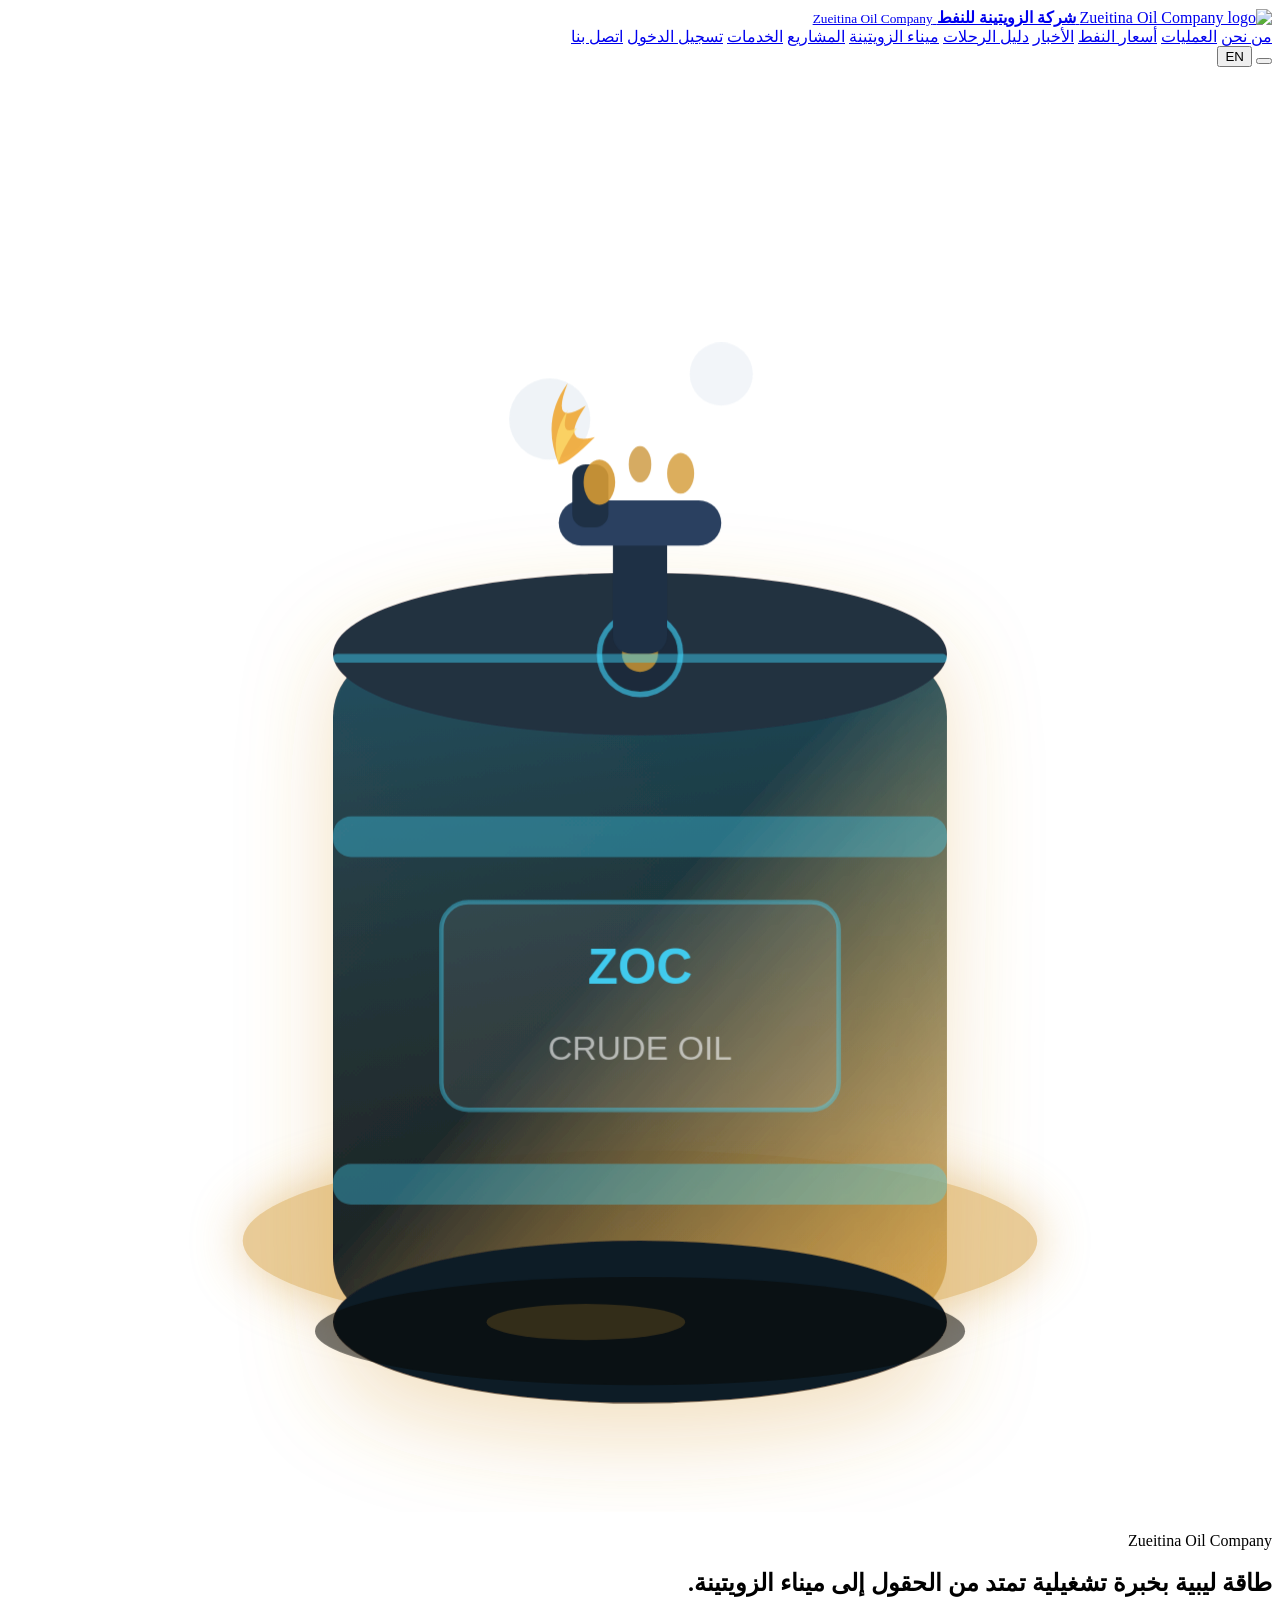
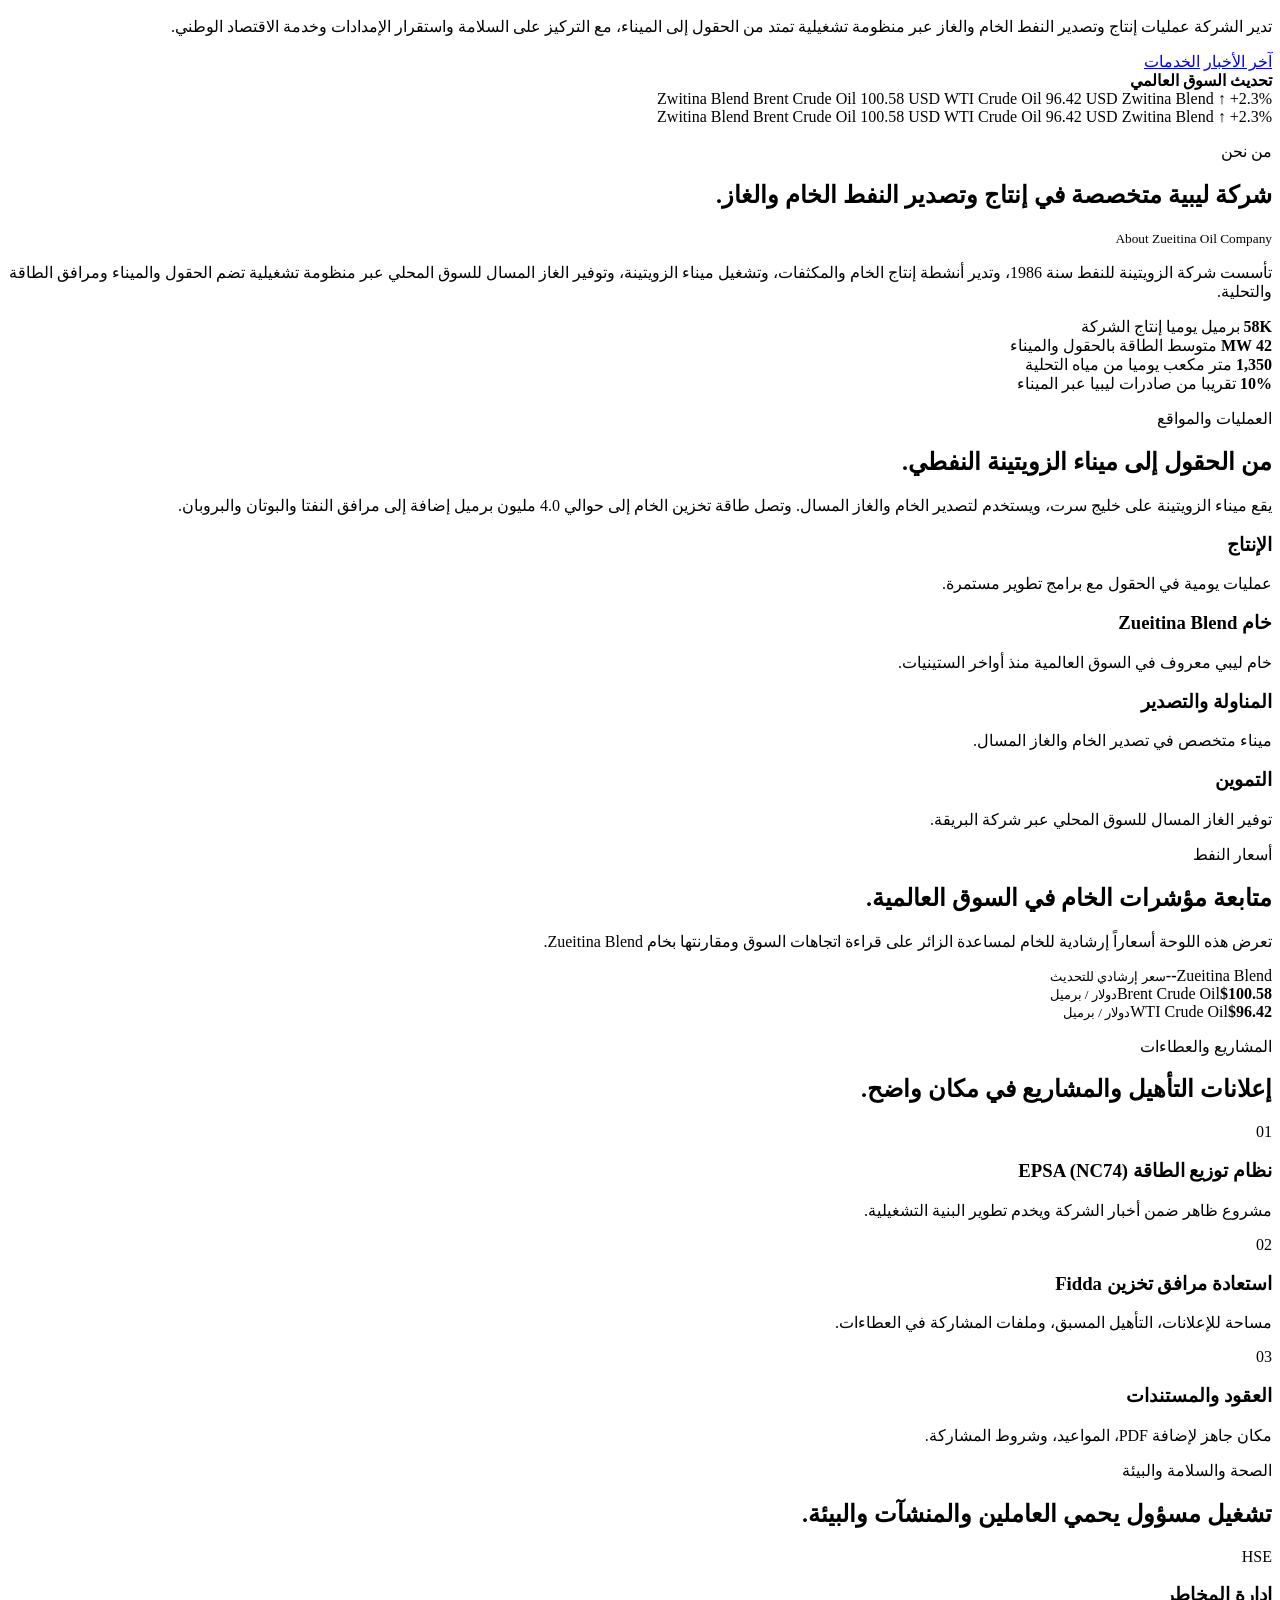
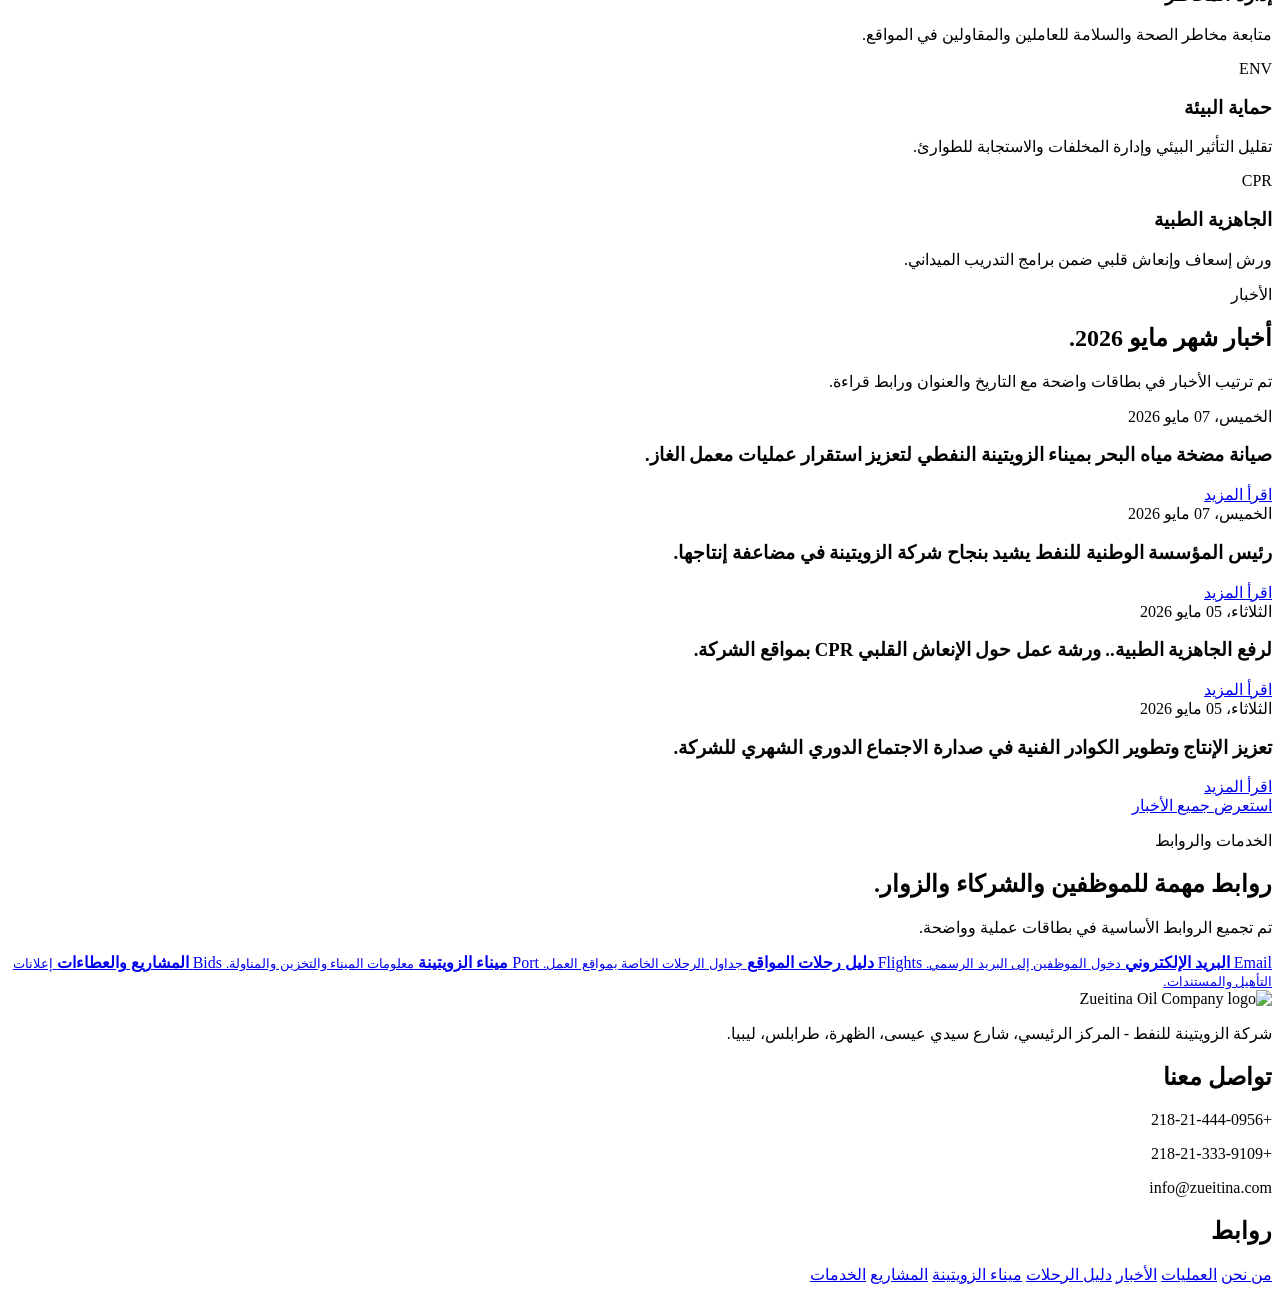
==== index.html @ 992ca5dd "Add files via upload" ====
<!doctype html>
<html lang="ar" dir="rtl" data-theme="light">
<head>
  <meta charset="utf-8">
  <meta name="viewport" content="width=device-width, initial-scale=1">
  <title>شركة الزويتينة للنفط | Zueitina Oil Company</title>

  <!--
    ╔══════════════════════════════════════════════════════════╗
    ║  index.html — Home Page                                  ║
    ║  Upgrade summary:                                        ║
    ║  • Dark mode toggle (header)                             ║
    ║  • Language switcher AR ↔ EN (header)                    ║
    ║  • SVG oil-rig / barrel hero animation (replaces .oil-   ║
    ║    motion div)                                           ║
    ║  • Latest News widget with bookmark + "See all" link     ║
    ║  • Login section removed → now login.html                ║
    ╚══════════════════════════════════════════════════════════╝
  -->

  <!-- Apply theme before paint to prevent flash -->
  <script>
    (function(){
      var t = localStorage.getItem('zoc-theme');
      if(t === 'dark') document.documentElement.setAttribute('data-theme','dark');
    })();
  </script>

  <link rel="stylesheet" href="css/theme.css">
</head>
<body>

  <!-- ══════════════ HEADER ══════════════ -->
  <header class="site-header">
    <a class="brand" href="index.html" aria-label="شركة الزويتينة للنفط">
      <img src="https://www.zueitina.com.ly/images/logo-en.png" alt="Zueitina Oil Company logo">
      <span>
        <strong>شركة الزويتينة للنفط</strong>
        <small>Zueitina Oil Company</small>
      </span>
    </a>

    <nav class="main-nav" aria-label="القائمة الرئيسية">
      <a href="#about"      data-i18n="nav-about">من نحن</a>
      <a href="#operations" data-i18n="nav-operations">العمليات</a>
      <a href="#market"     data-i18n="nav-market">أسعار النفط</a>
      <a href="pages/news.html" data-i18n="nav-news">الأخبار</a>
      <a href="pages/flights.html" data-ar="دليل الرحلات" data-en="Flights Directory">دليل الرحلات</a>
      <a href="pages/port.html" data-ar="ميناء الزويتينة" data-en="Zueitina Port">ميناء الزويتينة</a>
      <a href="pages/projects.html" data-ar="المشاريع" data-en="Projects">المشاريع</a>
      <a href="#services"   data-i18n="nav-services">الخدمات</a>
      <a href="pages/login.html" data-i18n="nav-login">تسجيل الدخول</a>
      <a href="#contact"    data-i18n="nav-contact">اتصل بنا</a>
    </nav>

    <!-- Theme + Language controls -->
    <div class="header-controls">
      <!-- Dark mode toggle -->
      <button class="theme-toggle"
              aria-label="تفعيل الوضع الداكن"
              title="Dark mode"></button>

      <!-- Language switch -->
      <button class="lang-toggle"
              aria-label="Switch to English">EN</button>
    </div>
  </header>

  <main id="top">

    <!-- ══════════════ HERO ══════════════ -->
    <section class="hero">
      <div class="hero-art" aria-hidden="true"></div>

      <!--
        ┌──────────────────────────────────────────────┐
        │  SVG OIL ANIMATION  (replaces old .oil-motion)│
        │  Floating oil barrel with dripping crude,     │
        │  glowing ring, and rising smoke/flame.        │
        └──────────────────────────────────────────────┘
      -->
      <div class="oil-scene" aria-hidden="true">
        <svg viewBox="0 0 280 320" xmlns="http://www.w3.org/2000/svg" fill="none">
          <defs>
            <!-- Barrel body gradient -->
            <linearGradient id="barrelGrad" x1="0%" y1="0%" x2="100%" y2="100%">
              <stop offset="0%"   stop-color="#1a2530"/>
              <stop offset="45%"  stop-color="#0d1a24"/>
              <stop offset="100%" stop-color="#d49a35" stop-opacity="0.6"/>
            </linearGradient>
            <!-- Oil shine -->
            <linearGradient id="oilShine" x1="0%" y1="0%" x2="0%" y2="100%">
              <stop offset="0%"   stop-color="#42d9ff" stop-opacity="0.4"/>
              <stop offset="100%" stop-color="#d49a35" stop-opacity="0.1"/>
            </linearGradient>
            <!-- Glow filter -->
            <filter id="glow" x="-30%" y="-30%" width="160%" height="160%">
              <feGaussianBlur stdDeviation="6" result="blur"/>
              <feMerge><feMergeNode in="blur"/><feMergeNode in="SourceGraphic"/></feMerge>
            </filter>
            <!-- Drop shadow -->
            <filter id="dropShadow" x="-20%" y="-20%" width="140%" height="140%">
              <feDropShadow dx="0" dy="8" stdDeviation="10" flood-color="#d49a35" flood-opacity="0.3"/>
            </filter>
          </defs>

          <!-- ── Glow ring beneath barrel ── -->
          <ellipse class="svg-glow-ring"
                   cx="140" cy="260" rx="88" ry="20"
                   fill="#d49a35" opacity="0.5" filter="url(#glow)"/>

          <!-- ── Barrel body ── -->
          <g class="svg-barrel" transform-origin="140 200" filter="url(#dropShadow)">
            <!-- Main body -->
            <rect x="72" y="130" width="136" height="148" rx="14" ry="14"
                  fill="url(#barrelGrad)"/>
            <!-- Shine overlay -->
            <rect x="72" y="130" width="136" height="148" rx="14" ry="14"
                  fill="url(#oilShine)" opacity="0.6"/>
            <!-- Top cap -->
            <ellipse cx="140" cy="130" rx="68" ry="18"
                     fill="#223040"/>
            <!-- Bottom cap -->
            <ellipse cx="140" cy="278" rx="68" ry="18"
                     fill="#111c26"/>
            <!-- Barrel bands -->
            <rect x="72" y="166" width="136" height="9" rx="4"
                  fill="#42d9ff" opacity="0.35"/>
            <rect x="72" y="243" width="136" height="9" rx="4"
                  fill="#42d9ff" opacity="0.35"/>
            <!-- Center label plate -->
            <rect x="96" y="185" width="88" height="46" rx="6"
                  fill="rgba(255,255,255,0.07)" stroke="#42d9ff" stroke-width="1" stroke-opacity="0.4"/>
            <!-- ZOC text on barrel -->
            <text x="140" y="203" text-anchor="middle"
                  font-family="Tahoma, Arial, sans-serif" font-size="11" font-weight="900"
                  fill="#42d9ff" opacity="0.9">ZOC</text>
            <text x="140" y="220" text-anchor="middle"
                  font-family="Tahoma, Arial, sans-serif" font-size="7.5"
                  fill="rgba(255,255,255,0.6)">CRUDE OIL</text>
            <!-- Bung hole -->
            <circle cx="140" cy="130" r="9" fill="#1a2c3a" stroke="#42d9ff" stroke-width="1.2" stroke-opacity="0.6"/>
            <circle cx="140" cy="130" r="4" fill="#d49a35" opacity="0.8"/>
          </g>

          <!-- ── Pipe / spigot on top ── -->
          <rect x="134" y="100" width="12" height="30" rx="4" fill="#1e3045"/>
          <rect x="122" y="96" width="36" height="10" rx="5" fill="#2a4060"/>
          <rect x="125" y="88" width="8" height="14" rx="3" fill="#1e3045"/>

          <!-- ── Dripping oil drops ── -->
          <!-- Drop 1 -->
          <ellipse class="svg-drop-1" cx="131" cy="92" rx="3.5" ry="5"
                   fill="#d49a35" opacity="0.9"/>
          <!-- Drop 2 -->
          <ellipse class="svg-drop-2" cx="149" cy="90" rx="3" ry="4.5"
                   fill="#d49a35" opacity="0.8"/>
          <!-- Drop 3 -->
          <ellipse class="svg-drop-3" cx="140" cy="88" rx="2.5" ry="4"
                   fill="#c48820" opacity="0.7"/>

          <!-- ── Oil puddle at base ── -->
          <ellipse cx="140" cy="280" rx="72" ry="12"
                   fill="#0a0a06" opacity="0.55"/>
          <!-- Puddle shimmer -->
          <ellipse cx="128" cy="278" rx="22" ry="4"
                   fill="#d49a35" opacity="0.2"/>

          <!-- ── Smoke puffs (rising) ── -->
          <circle class="svg-smoke-1" cx="120" cy="78" r="9"
                  fill="rgba(180,200,220,0.22)"/>
          <circle class="svg-smoke-2" cx="158" cy="68" r="7"
                  fill="rgba(180,200,220,0.18)"/>

          <!-- ── Flame on pipe ── -->
          <g class="svg-flame" transform-origin="125 88">
            <path d="M122 88 Q118 78 124 70 Q120 80 128 75 Q122 84 130 82 Q124 88 122 88Z"
                  fill="#f0a020" opacity="0.82"/>
            <path d="M122 88 Q120 82 124 76 Q122 82 126 80 Q122 86 122 88Z"
                  fill="#ffe070" opacity="0.7"/>
          </g>

          <!-- ── Scan line (tech feel) ── -->
          <rect class="svg-scan-line" x="72" y="130" width="136" height="2" rx="1"
                fill="#42d9ff" opacity="0.45"/>
        </svg>
      </div>

      <div class="hero-content">
        <p class="eyebrow" data-i18n="hero-eyebrow">Zueitina Oil Company</p>
        <h1 data-i18n="hero-h1">طاقة ليبية بخبرة تشغيلية تمتد من الحقول إلى ميناء الزويتينة.</h1>
        <p data-i18n="hero-p">
          تدير الشركة عمليات إنتاج وتصدير النفط الخام والغاز عبر منظومة تشغيلية تمتد من الحقول إلى الميناء،
          مع التركيز على السلامة واستقرار الإمدادات وخدمة الاقتصاد الوطني.
        </p>
        <div class="hero-actions">
          <a class="button primary" href="pages/news.html" data-i18n="hero-btn-news">آخر الأخبار</a>
          <a class="button secondary" href="#services"    data-i18n="hero-btn-svc">الخدمات</a>
        </div>
      </div>
    </section>

    <!-- ══════════════ MARKET TICKER ══════════════ -->
    <section class="market-strip" aria-label="Global Oil Market Update">
      <strong class="ticker-label" data-i18n="ticker-label">تحديث السوق العالمي</strong>
      <div class="ticker-track" role="marquee" aria-live="off">
        <div class="ticker-group">
          <span>Zwitina Blend</span>
          <span>Brent Crude Oil 100.58 USD</span>
          <span>WTI Crude Oil 96.42 USD</span>
          <span>Zwitina Blend ↑ +2.3%</span>
        </div>
        <div class="ticker-group" aria-hidden="true">
          <span>Zwitina Blend</span>
          <span>Brent Crude Oil 100.58 USD</span>
          <span>WTI Crude Oil 96.42 USD</span>
          <span>Zwitina Blend ↑ +2.3%</span>
        </div>
      </div>
    </section>

    <!-- ══════════════ ABOUT ══════════════ -->
    <section class="section intro" id="about">
      <div>
        <p class="eyebrow" data-i18n="about-eyebrow">من نحن</p>
        <h2 data-i18n="about-h2">شركة ليبية متخصصة في إنتاج وتصدير النفط الخام والغاز.</h2>
        <small>About Zueitina Oil Company</small>
      </div>
      <p data-i18n="about-p">
        تأسست شركة الزويتينة للنفط سنة 1986، وتدير أنشطة إنتاج الخام والمكثفات،
        وتشغيل ميناء الزويتينة، وتوفير الغاز المسال للسوق المحلي عبر منظومة تشغيلية
        تضم الحقول والميناء ومرافق الطاقة والتحلية.
      </p>
    </section>

    <!-- ══════════════ STATS ══════════════ -->
    <section class="stats" aria-label="أرقام رئيسية">
      <article>
        <strong>58K</strong>
        <span data-i18n="stat-1-label">برميل يوميا إنتاج الشركة</span>
      </article>
      <article>
        <strong>42 MW</strong>
        <span data-i18n="stat-2-label">متوسط الطاقة بالحقول والميناء</span>
      </article>
      <article>
        <strong>1,350</strong>
        <span data-i18n="stat-3-label">متر مكعب يوميا من مياه التحلية</span>
      </article>
      <article>
        <strong>10%</strong>
        <span data-i18n="stat-4-label">تقريبا من صادرات ليبيا عبر الميناء</span>
      </article>
    </section>

    <!-- ══════════════ OPERATIONS ══════════════ -->
    <section class="section feature" id="operations">
      <div class="feature-image" role="img" aria-label="Zueitina oil field operations"></div>
      <div class="feature-copy">
        <p class="eyebrow" data-i18n="ops-eyebrow">العمليات والمواقع</p>
        <h2 data-i18n="ops-h2">من الحقول إلى ميناء الزويتينة النفطي.</h2>
        <p>
          يقع ميناء الزويتينة على خليج سرت، ويستخدم لتصدير الخام والغاز المسال.
          وتصل طاقة تخزين الخام إلى حوالي 4.0 مليون برميل إضافة إلى مرافق النفتا
          والبوتان والبروبان.
        </p>
        <div class="operation-list">
          <article>
            <h3 data-ar="الإنتاج" data-en="Production">الإنتاج</h3>
            <p data-ar="عمليات يومية في الحقول مع برامج تطوير مستمرة."
               data-en="Daily field operations with ongoing development programmes.">
              عمليات يومية في الحقول مع برامج تطوير مستمرة.</p>
          </article>
          <article>
            <h3 data-ar="خام Zueitina Blend" data-en="Zueitina Blend Crude">خام Zueitina Blend</h3>
            <p data-ar="خام ليبي معروف في السوق العالمية منذ أواخر الستينيات."
               data-en="A Libyan crude well-known on global markets since the late 1960s.">
              خام ليبي معروف في السوق العالمية منذ أواخر الستينيات.</p>
          </article>
          <article>
            <h3 data-ar="المناولة والتصدير" data-en="Handling & Export">المناولة والتصدير</h3>
            <p data-ar="ميناء متخصص في تصدير الخام والغاز المسال."
               data-en="A dedicated port for crude and LPG export.">
              ميناء متخصص في تصدير الخام والغاز المسال.</p>
          </article>
          <article>
            <h3 data-ar="التموين" data-en="Supply">التموين</h3>
            <p data-ar="توفير الغاز المسال للسوق المحلي عبر شركة البريقة."
               data-en="LPG supply to the domestic market via Brega Petroleum.">
              توفير الغاز المسال للسوق المحلي عبر شركة البريقة.</p>
          </article>
        </div>
      </div>
    </section>

    <!-- ══════════════ MARKET ══════════════ -->
    <section class="section market" id="market">
      <div class="section-heading">
        <p class="eyebrow" data-i18n="market-eyebrow">أسعار النفط</p>
        <h2 data-i18n="market-h2">متابعة مؤشرات الخام في السوق العالمية.</h2>
        <p data-i18n="market-p">تعرض هذه اللوحة أسعاراً إرشادية للخام لمساعدة الزائر على قراءة اتجاهات السوق ومقارنتها بخام Zueitina Blend.</p>
      </div>
      <div class="price-board">
        <article class="price-card" data-market="ZW">
          <span>Zueitina Blend</span><strong>--</strong><small data-i18n="market-zw-small">سعر إرشادي للتحديث</small>
        </article>
        <article class="price-card" data-market="BR">
          <span>Brent Crude Oil</span><strong>$100.58</strong><small data-ar="دولار / برميل" data-en="USD / barrel">دولار / برميل</small>
        </article>
        <article class="price-card" data-market="WT">
          <span>WTI Crude Oil</span><strong>$96.42</strong><small data-ar="دولار / برميل" data-en="USD / barrel">دولار / برميل</small>
        </article>
      </div>
    </section>

    <!-- ══════════════ PROJECTS ══════════════ -->
    <section class="section projects" id="projects">
      <div class="section-heading">
        <p class="eyebrow"
           data-ar="المشاريع والعطاءات" data-en="Projects & Tenders">المشاريع والعطاءات</p>
        <h2 data-ar="إعلانات التأهيل والمشاريع في مكان واضح."
            data-en="Prequalification announcements and projects in one clear place.">
          إعلانات التأهيل والمشاريع في مكان واضح.</h2>
      </div>
      <div class="card-grid">
        <article class="card">
          <span>01</span>
          <h3 data-ar="نظام توزيع الطاقة EPSA (NC74)"
              data-en="EPSA Power Distribution System (NC74)">نظام توزيع الطاقة EPSA (NC74)</h3>
          <p data-ar="مشروع ظاهر ضمن أخبار الشركة ويخدم تطوير البنية التشغيلية."
             data-en="A project featured in company news serving operational infrastructure development.">
            مشروع ظاهر ضمن أخبار الشركة ويخدم تطوير البنية التشغيلية.</p>
        </article>
        <article class="card">
          <span>02</span>
          <h3 data-ar="استعادة مرافق تخزين Fidda"
              data-en="Fidda Storage Facilities Restoration">استعادة مرافق تخزين Fidda</h3>
          <p data-ar="مساحة للإعلانات، التأهيل المسبق، وملفات المشاركة في العطاءات."
             data-en="Space for announcements, prequalification, and tender participation files.">
            مساحة للإعلانات، التأهيل المسبق، وملفات المشاركة في العطاءات.</p>
        </article>
        <article class="card">
          <span>03</span>
          <h3 data-ar="العقود والمستندات" data-en="Contracts & Documents">العقود والمستندات</h3>
          <p data-ar="مكان جاهز لإضافة PDF، المواعيد، وشروط المشاركة."
             data-en="Ready for PDFs, timelines, and participation terms.">
            مكان جاهز لإضافة PDF، المواعيد، وشروط المشاركة.</p>
        </article>
      </div>
    </section>

    <!-- ══════════════ HSE ══════════════ -->
    <section class="section hse" id="hse">
      <div class="section-heading">
        <p class="eyebrow"
           data-ar="الصحة والسلامة والبيئة"
           data-en="Health, Safety & Environment">الصحة والسلامة والبيئة</p>
        <h2 data-ar="تشغيل مسؤول يحمي العاملين والمنشآت والبيئة."
            data-en="Responsible operations protecting people, facilities, and the environment.">
          تشغيل مسؤول يحمي العاملين والمنشآت والبيئة.</h2>
      </div>
      <div class="card-grid">
        <article class="card">
          <span>HSE</span>
          <h3 data-ar="إدارة المخاطر" data-en="Risk Management">إدارة المخاطر</h3>
          <p data-ar="متابعة مخاطر الصحة والسلامة للعاملين والمقاولين في المواقع."
             data-en="Tracking health and safety risks for personnel and contractors on site.">
            متابعة مخاطر الصحة والسلامة للعاملين والمقاولين في المواقع.</p>
        </article>
        <article class="card">
          <span>ENV</span>
          <h3 data-ar="حماية البيئة" data-en="Environmental Protection">حماية البيئة</h3>
          <p data-ar="تقليل التأثير البيئي وإدارة المخلفات والاستجابة للطوارئ."
             data-en="Minimising environmental impact, waste management, and emergency response.">
            تقليل التأثير البيئي وإدارة المخلفات والاستجابة للطوارئ.</p>
        </article>
        <article class="card">
          <span>CPR</span>
          <h3 data-ar="الجاهزية الطبية" data-en="Medical Readiness">الجاهزية الطبية</h3>
          <p data-ar="ورش إسعاف وإنعاش قلبي ضمن برامج التدريب الميداني."
             data-en="First aid and CPR workshops as part of field training programmes.">
            ورش إسعاف وإنعاش قلبي ضمن برامج التدريب الميداني.</p>
        </article>
      </div>
    </section>

    <!-- ══════════════ LATEST NEWS WIDGET ══════════════ -->
    <!--
      This is the HOME PAGE widget — a curated summary.
      Full browsing → pages/news.html
    -->
    <section class="section news" id="news">
      <div class="section-heading">
        <p class="eyebrow" data-i18n="news-eyebrow">الأخبار</p>
        <h2 data-i18n="news-h2">أخبار شهر مايو 2026.</h2>
        <p data-ar="تم ترتيب الأخبار في بطاقات واضحة مع التاريخ والعنوان ورابط قراءة."
           data-en="News arranged in clear cards with date, headline, and read link.">
          تم ترتيب الأخبار في بطاقات واضحة مع التاريخ والعنوان ورابط قراءة.</p>
      </div>

      <!-- Widget cards (static, matches original layout) -->
      <div class="news-layout">
        <article class="news-card lead">
          <time datetime="2026-05-07"
                data-ar="الخميس، 07 مايو 2026"
                data-en="Thursday, May 7, 2026">الخميس، 07 مايو 2026</time>
          <h3 data-ar="صيانة مضخة مياه البحر بميناء الزويتينة النفطي لتعزيز استقرار عمليات معمل الغاز."
              data-en="Maintenance of seawater pump at Zueitina Oil Port to enhance gas plant stability.">
            صيانة مضخة مياه البحر بميناء الزويتينة النفطي لتعزيز استقرار عمليات معمل الغاز.</h3>
          <a href="pages/news.html"
             data-ar="اقرأ المزيد" data-en="Read more">اقرأ المزيد</a>
        </article>

        <article class="news-card">
          <time datetime="2026-05-07"
                data-ar="الخميس، 07 مايو 2026"
                data-en="Thursday, May 7, 2026">الخميس، 07 مايو 2026</time>
          <h3 data-ar="رئيس المؤسسة الوطنية للنفط يشيد بنجاح شركة الزويتينة في مضاعفة إنتاجها."
              data-en="NOC chairman praises Zueitina for successfully doubling its production.">
            رئيس المؤسسة الوطنية للنفط يشيد بنجاح شركة الزويتينة في مضاعفة إنتاجها.</h3>
          <a href="pages/news.html"
             data-ar="اقرأ المزيد" data-en="Read more">اقرأ المزيد</a>
        </article>

        <article class="news-card">
          <time datetime="2026-05-05"
                data-ar="الثلاثاء، 05 مايو 2026"
                data-en="Tuesday, May 5, 2026">الثلاثاء، 05 مايو 2026</time>
          <h3 data-ar="لرفع الجاهزية الطبية.. ورشة عمل حول الإنعاش القلبي CPR بمواقع الشركة."
              data-en="To raise medical readiness: CPR workshop held at company sites.">
            لرفع الجاهزية الطبية.. ورشة عمل حول الإنعاش القلبي CPR بمواقع الشركة.</h3>
          <a href="pages/news.html"
             data-ar="اقرأ المزيد" data-en="Read more">اقرأ المزيد</a>
        </article>

        <article class="news-card">
          <time datetime="2026-05-05"
                data-ar="الثلاثاء، 05 مايو 2026"
                data-en="Tuesday, May 5, 2026">الثلاثاء، 05 مايو 2026</time>
          <h3 data-ar="تعزيز الإنتاج وتطوير الكوادر الفنية في صدارة الاجتماع الدوري الشهري للشركة."
              data-en="Boosting production and developing technical staff tops the monthly meeting.">
            تعزيز الإنتاج وتطوير الكوادر الفنية في صدارة الاجتماع الدوري الشهري للشركة.</h3>
          <a href="pages/news.html"
             data-ar="اقرأ المزيد" data-en="Read more">اقرأ المزيد</a>
        </article>
      </div>

      <!-- "Browse all news" CTA -->
      <div class="news-widget-footer">
        <a class="button primary" href="pages/news.html" data-i18n="news-more-btn">
          استعرض جميع الأخبار
        </a>
      </div>
    </section>

    <!-- ══════════════ SERVICES ══════════════ -->
    <section class="section services" id="services">
      <div class="section-heading">
        <p class="eyebrow"
           data-ar="الخدمات والروابط" data-en="Services & Links">الخدمات والروابط</p>
        <h2 data-ar="روابط مهمة للموظفين والشركاء والزوار."
            data-en="Key links for employees, partners, and visitors.">
          روابط مهمة للموظفين والشركاء والزوار.</h2>
        <p data-ar="تم تجميع الروابط الأساسية في بطاقات عملية وواضحة."
           data-en="Essential links gathered in practical, clear cards.">
          تم تجميع الروابط الأساسية في بطاقات عملية وواضحة.</p>
      </div>
      <div class="gateway-grid">
        <a class="gateway-card" href="https://mail.zueitina.com/exchange" target="_blank" rel="noreferrer">
          <span>Email</span>
          <strong data-ar="البريد الإلكتروني" data-en="Email">البريد الإلكتروني</strong>
          <small data-ar="دخول الموظفين إلى البريد الرسمي."
                 data-en="Employee access to official email.">دخول الموظفين إلى البريد الرسمي.</small>
        </a>
        <a class="gateway-card" href="pages/flights.html">
          <span>Flights</span>
          <strong data-ar="دليل رحلات المواقع" data-en="Site Flights Directory">دليل رحلات المواقع</strong>
          <small data-ar="جداول الرحلات الخاصة بمواقع العمل."
                 data-en="Flight schedules for work sites.">جداول الرحلات الخاصة بمواقع العمل.</small>
        </a>
        <a class="gateway-card" href="pages/port.html">
          <span>Port</span>
          <strong data-ar="ميناء الزويتينة" data-en="Zueitina Port">ميناء الزويتينة</strong>
          <small data-ar="معلومات الميناء والتخزين والمناولة."
                 data-en="Port, storage, and handling information.">معلومات الميناء والتخزين والمناولة.</small>
        </a>
        <a class="gateway-card" href="pages/projects.html">
          <span>Bids</span>
          <strong data-ar="المشاريع والعطاءات" data-en="Projects & Bids">المشاريع والعطاءات</strong>
          <small data-ar="إعلانات التأهيل والمستندات."
                 data-en="Prequalification announcements and documents.">إعلانات التأهيل والمستندات.</small>
        </a>
      </div>
    </section>

  </main>

  <!-- ══════════════ FOOTER ══════════════ -->
  <footer class="footer" id="contact">
    <div>
      <img src="https://www.zueitina.com.ly/images/logo-en.png" alt="Zueitina Oil Company logo">
      <p data-ar="شركة الزويتينة للنفط - المركز الرئيسي، شارع سيدي عيسى، الظهرة، طرابلس، ليبيا."
         data-en="Zueitina Oil Company – HQ, Sidi Issa St., Al-Dahra, Tripoli, Libya.">
        شركة الزويتينة للنفط - المركز الرئيسي، شارع سيدي عيسى، الظهرة، طرابلس، ليبيا.</p>
    </div>
    <div>
      <h2 data-i18n="footer-contact-h">تواصل معنا</h2>
      <p>+218-21-444-0956</p>
      <p>+218-21-333-9109</p>
      <p>info@zueitina.com</p>
    </div>
    <div>
      <h2 data-i18n="footer-links-h">روابط</h2>
      <a href="#about"      data-i18n="nav-about">من نحن</a>
      <a href="#operations" data-i18n="nav-operations">العمليات</a>
      <a href="pages/news.html" data-i18n="nav-news">الأخبار</a>
      <a href="pages/flights.html" data-ar="دليل الرحلات" data-en="Flights Directory">دليل الرحلات</a>
      <a href="pages/port.html" data-ar="ميناء الزويتينة" data-en="Zueitina Port">ميناء الزويتينة</a>
      <a href="pages/projects.html" data-ar="المشاريع" data-en="Projects">المشاريع</a>
      <a href="#services"   data-i18n="nav-services">الخدمات</a>
    </div>
  </footer>

  <!-- Scripts: shared must come first -->
  <script src="js/shared.js"></script>

</body>
</html>
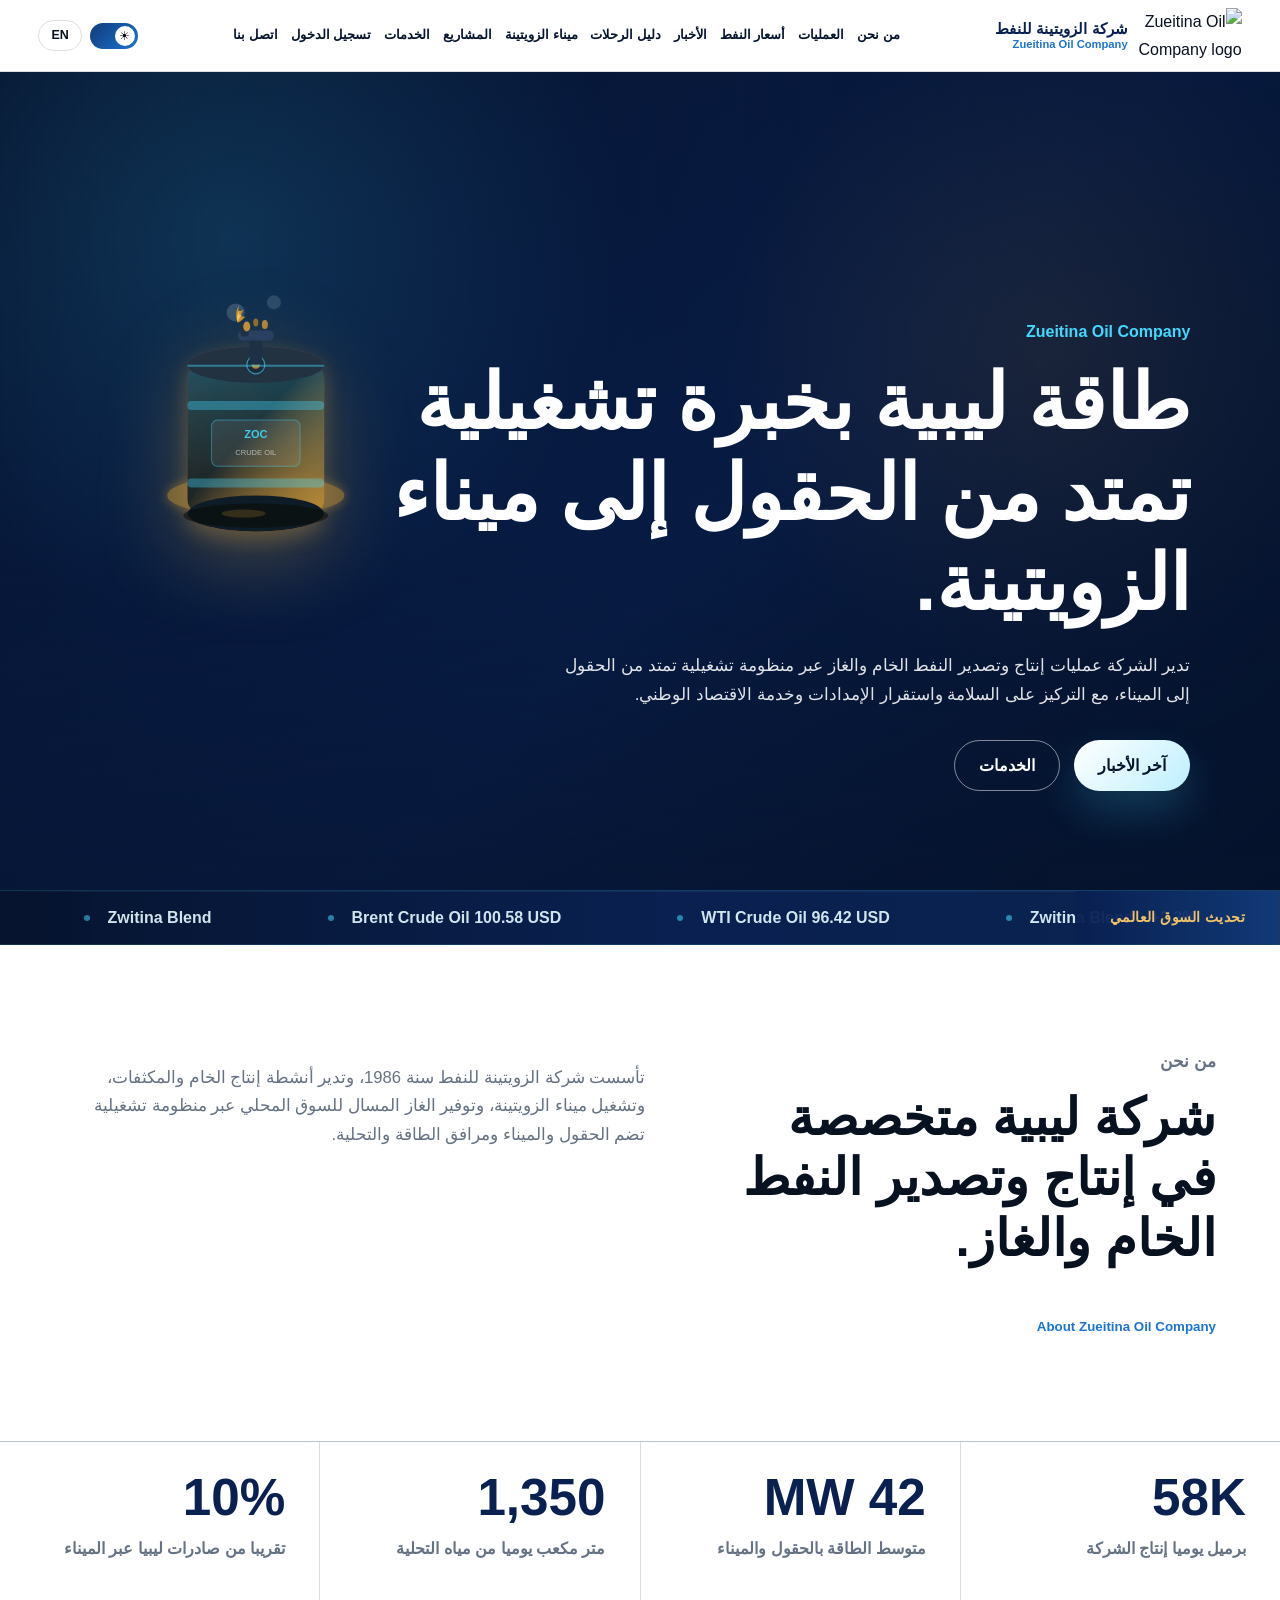
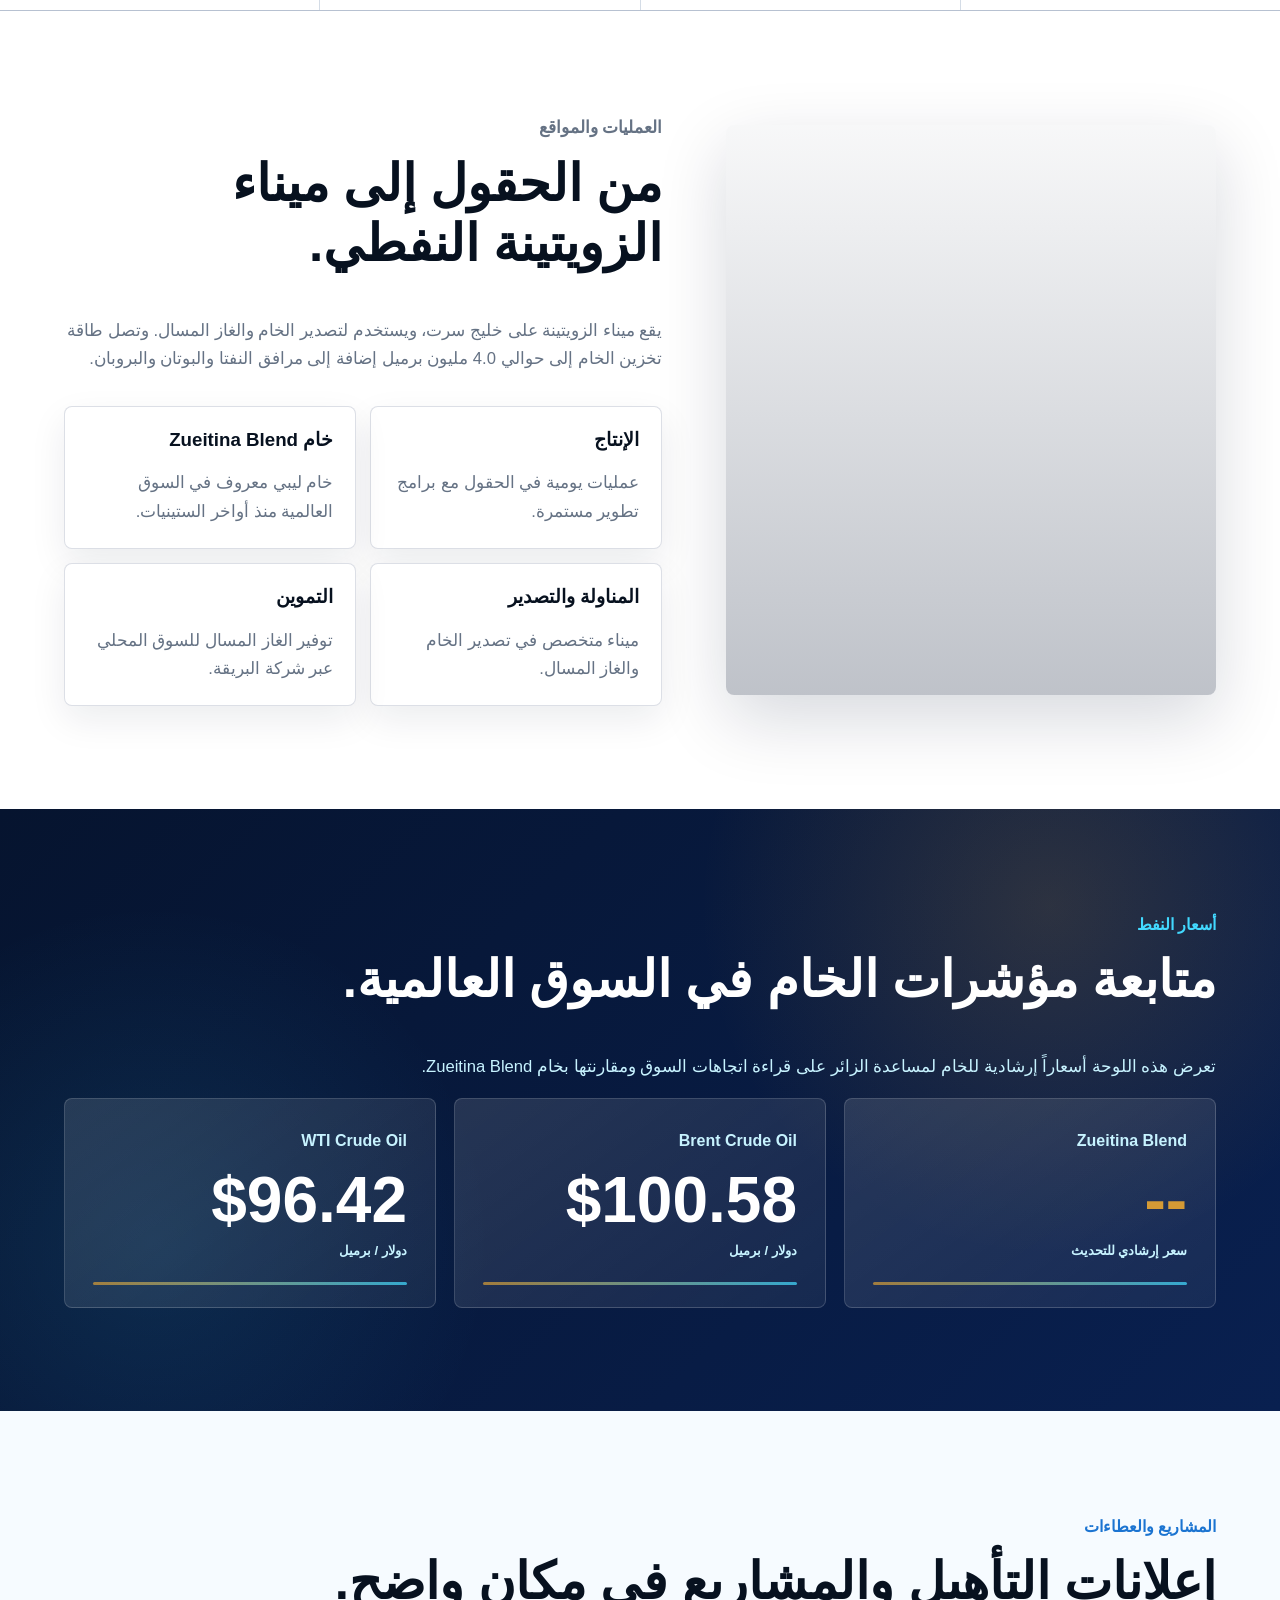
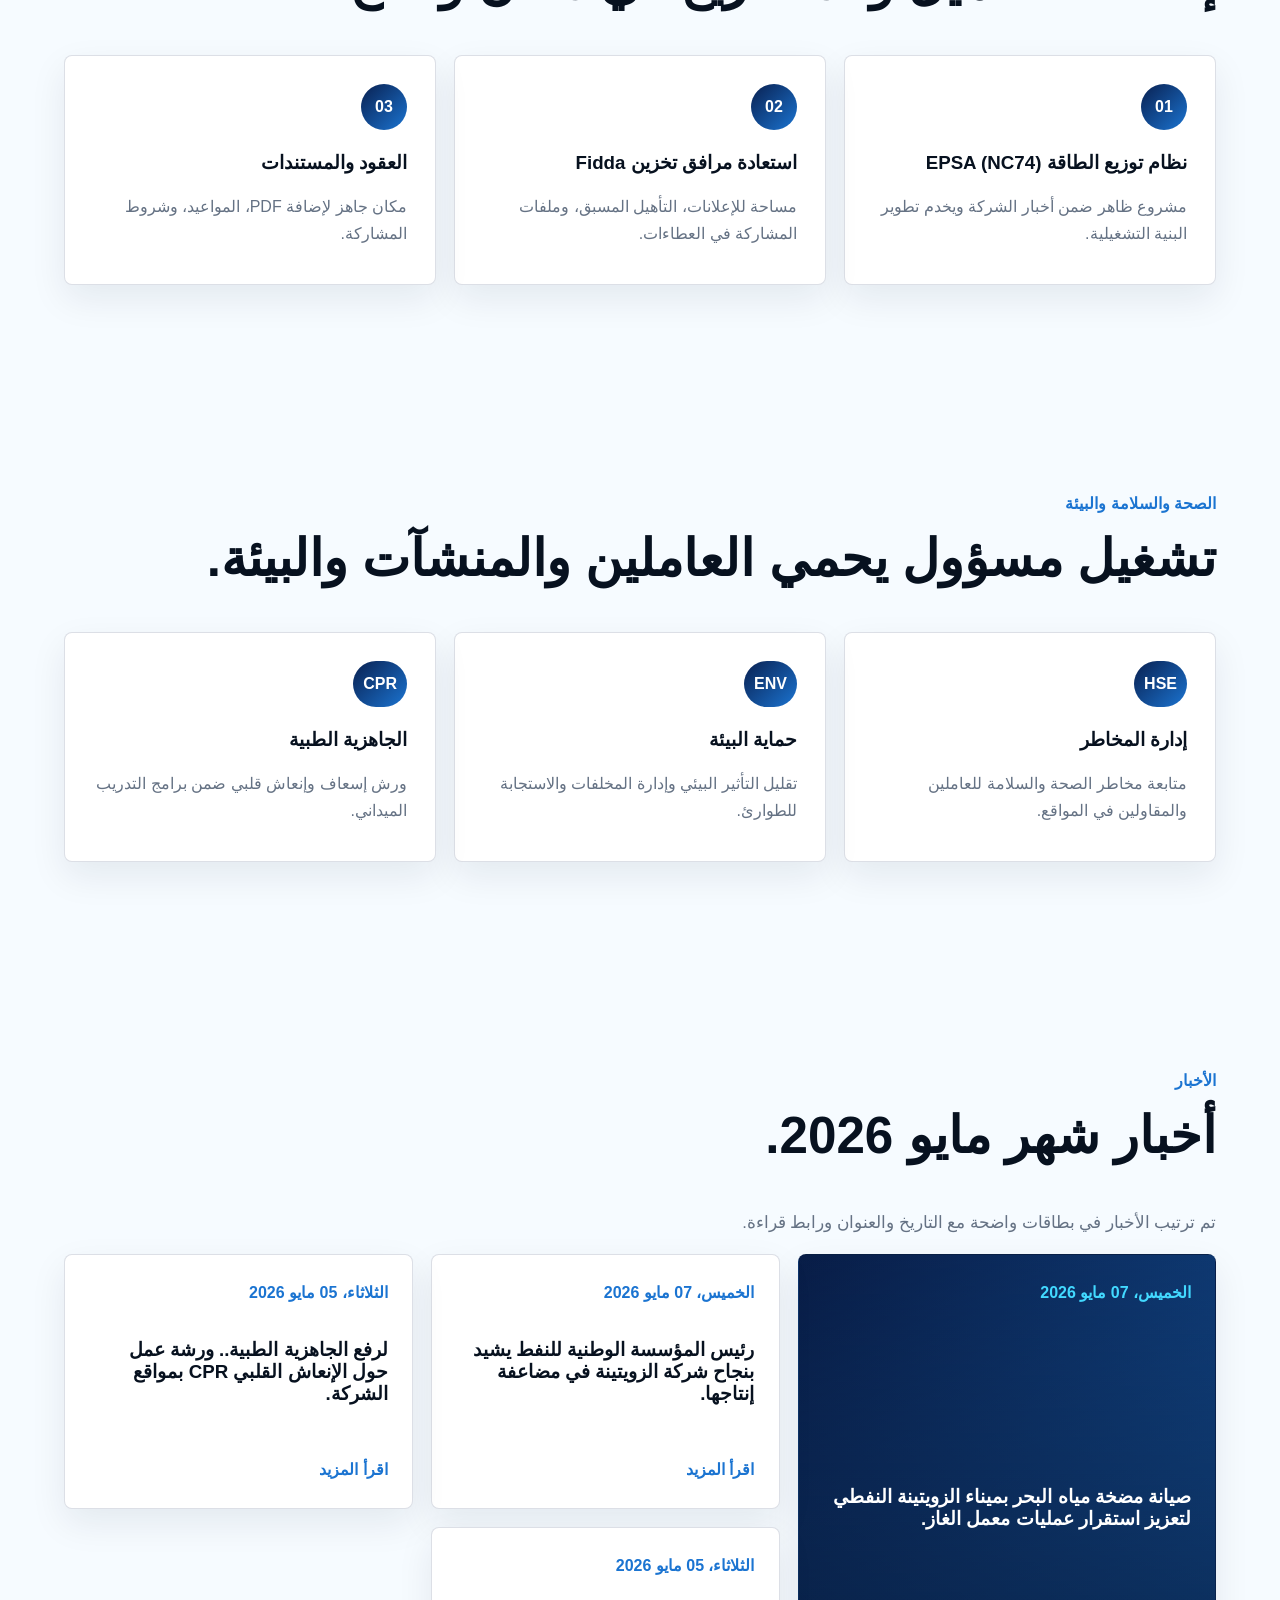
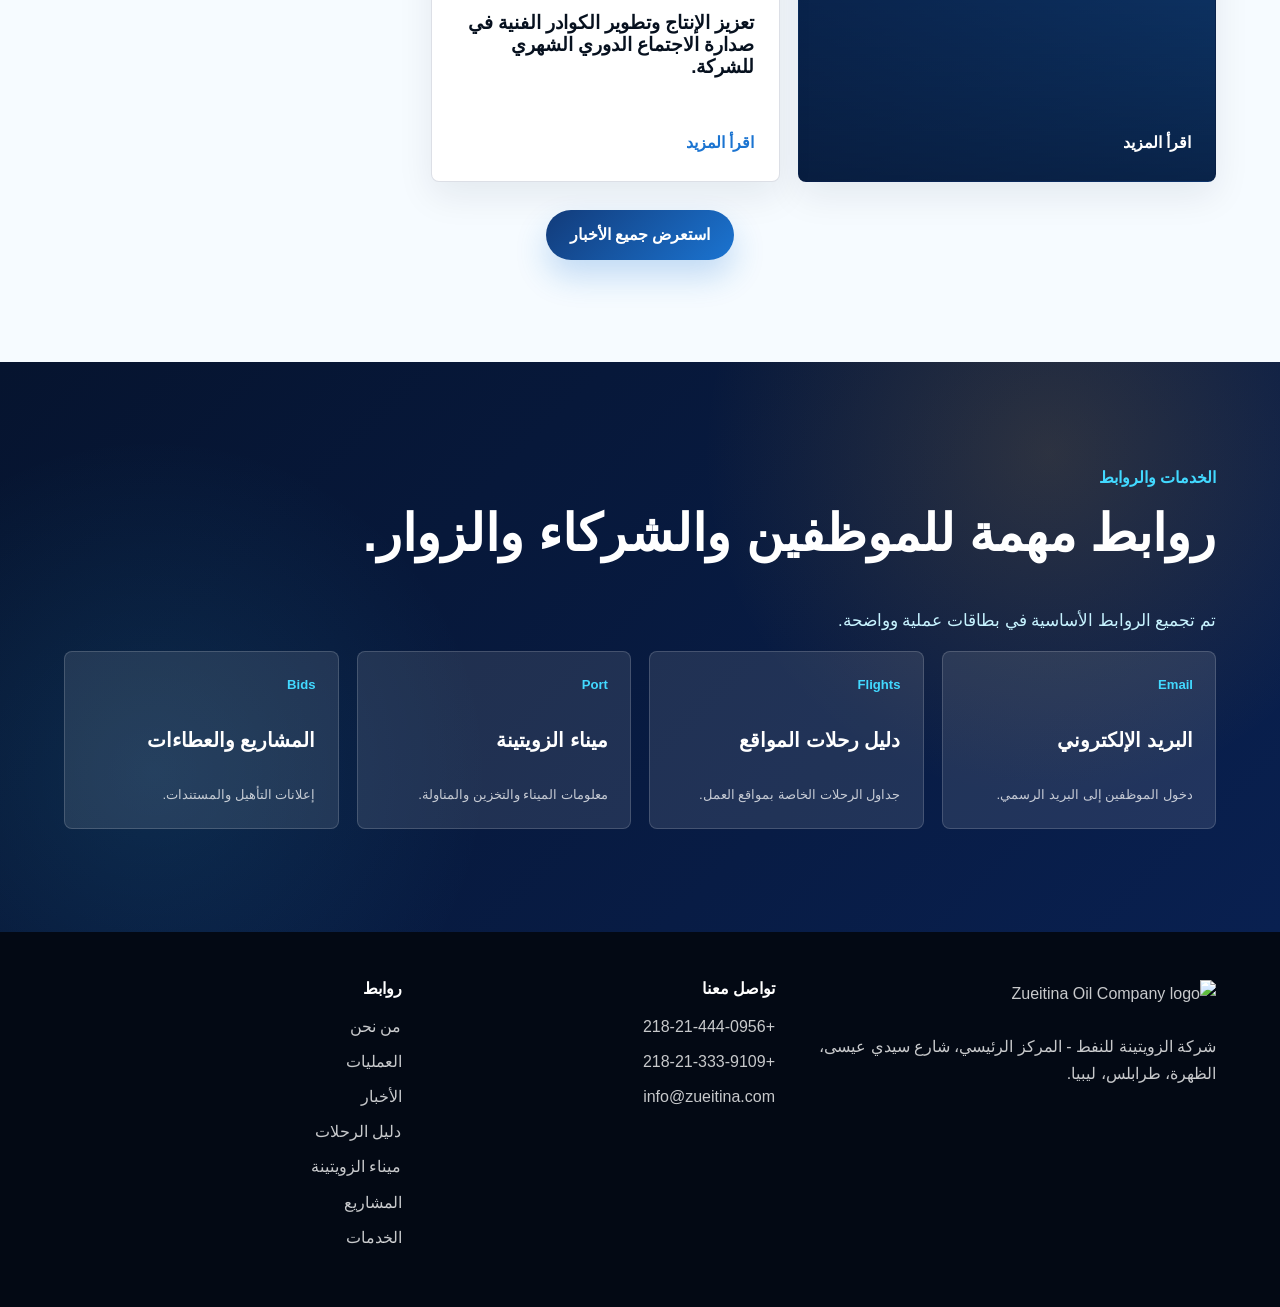
==== commit 8c5b40dc: "Add favicon link to index.html" ====
--- a/index.html
+++ b/index.html
@@ -27,6 +27,7 @@
   </script>
 
   <link rel="stylesheet" href="css/theme.css">
+   <link rel="icon" type="image/png" href="https://www.zueitina.com.ly/images/logo-en.png">
 </head>
 <body>
 
--- a/css/theme.css
+++ b/css/theme.css
@@ -0,0 +1,836 @@
+/* ============================================================
+   THEME.CSS — Zueitina Oil Company
+   Shared design tokens, dark-mode overrides, new components
+   ============================================================ */
+
+/* ── 1. DESIGN TOKENS (Light Mode) ─────────────────────────── */
+:root {
+  /* Existing palette — unchanged */
+  --blue-950: #06142f;
+  --blue-900: #092050;
+  --blue-800: #123b7a;
+  --blue-600: #1b74d1;
+  --cyan:     #42d9ff;
+  --oil:      #d49a35;
+  --oil-dark: #080806;
+  --ice:      #f6fbff;
+  --ink:      #07111f;
+  --muted:    #657284;
+  --line:     rgba(9, 32, 80, 0.14);
+  --shadow:   0 24px 70px rgba(6, 20, 47, 0.16);
+
+  /* New semantic tokens — light defaults */
+  --surface:      #ffffff;
+  --surface-2:    #f0f6ff;
+  --surface-3:    #e4eef9;
+  --text-primary: var(--ink);
+  --text-muted:   var(--muted);
+  --text-inv:     #ffffff;
+  --border:       var(--line);
+  --header-bg:    rgba(255,255,255,0.94);
+  --input-bg:     #ffffff;
+  --input-border: rgba(9,32,80,0.22);
+  --card-bg:      #ffffff;
+  --card-shadow:  0 14px 36px rgba(6,20,47,0.08);
+
+  /* Transitions */
+  --transition: 200ms ease;
+}
+
+/* ── 2. DARK MODE TOKENS ────────────────────────────────────── */
+[data-theme="dark"] {
+  --ice:          #0a111e;
+  --ink:          #e8f2ff;
+  --muted:        #7a93b8;
+  --line:         rgba(66,217,255,0.10);
+  --shadow:       0 24px 70px rgba(0,0,0,0.40);
+
+  --surface:      #0f1c30;
+  --surface-2:    #0a1424;
+  --surface-3:    #071020;
+  --text-primary: #e8f2ff;
+  --text-muted:   #7a93b8;
+  --border:       rgba(66,217,255,0.10);
+  --header-bg:    rgba(9,20,45,0.96);
+  --input-bg:     #0f1c30;
+  --input-border: rgba(66,217,255,0.20);
+  --card-bg:      #0f1c30;
+  --card-shadow:  0 14px 36px rgba(0,0,0,0.32);
+
+  color-scheme: dark;
+}
+
+/* ── 3. BASE RESETS ─────────────────────────────────────────── */
+*, *::before, *::after { box-sizing: border-box; }
+html { scroll-behavior: smooth; }
+
+body {
+  margin: 0;
+  background: var(--ice);
+  color: var(--text-primary);
+  font-family: Tahoma, "Segoe UI", Arial, sans-serif;
+  line-height: 1.7;
+  transition: background var(--transition), color var(--transition);
+}
+
+a { color: inherit; text-decoration: none; }
+
+/* ── 4. HEADER ──────────────────────────────────────────────── */
+.site-header {
+  position: sticky; top: 0; z-index: 20;
+  display: flex; align-items: center;
+  justify-content: space-between; gap: 24px;
+  min-height: 82px;
+  padding: 12px clamp(18px,4vw,64px);
+  background: var(--header-bg);
+  border-bottom: 1px solid var(--border);
+  backdrop-filter: blur(16px);
+  transition: background var(--transition), border-color var(--transition);
+}
+
+.brand {
+  display: inline-flex; align-items: center; gap: 14px;
+  min-width: max-content;
+}
+.brand img { width: 132px; height: auto; }
+.brand strong { display: block; color: var(--blue-900); font-size: 1.05rem; line-height: 1.3; }
+.brand small   { display: block; color: var(--blue-600); font-size: .78rem; font-weight: 800; }
+
+[data-theme="dark"] .brand strong { color: #c7e0ff; }
+
+.main-nav {
+  display: flex; flex-wrap: wrap; justify-content: flex-end;
+  gap: clamp(10px,1.6vw,24px);
+  color: var(--blue-950); font-size: .92rem; font-weight: 900;
+}
+
+[data-theme="dark"] .main-nav { color: #c7e0ff; }
+
+.main-nav a { position: relative; padding: 8px 0; }
+.main-nav a::after {
+  position: absolute; right: 0; bottom: 0;
+  width: 0; height: 2px;
+  background: linear-gradient(90deg, var(--cyan), var(--blue-600));
+  content: ""; transition: width 180ms ease;
+}
+.main-nav a:hover::after { width: 100%; }
+
+/* ── 5. HEADER CONTROLS (Dark / Lang toggles) ───────────────── */
+.header-controls {
+  display: flex; align-items: center; gap: 10px;
+  flex-shrink: 0;
+}
+
+/* Dark mode toggle */
+.theme-toggle {
+  position: relative;
+  width: 52px; height: 28px;
+  border: none; border-radius: 999px; cursor: pointer;
+  background: linear-gradient(135deg, var(--blue-800), var(--blue-600));
+  transition: background var(--transition);
+  flex-shrink: 0;
+}
+.theme-toggle::after {
+  position: absolute;
+  top: 4px; right: 4px;             /* starts right (☀) */
+  width: 20px; height: 20px;
+  border-radius: 999px;
+  background: #fff;
+  content: "☀";
+  font-size: 12px; line-height: 20px; text-align: center;
+  transition: right var(--transition), background var(--transition);
+}
+[data-theme="dark"] .theme-toggle::after {
+  right: calc(100% - 24px);         /* moves left (🌙) */
+  content: "🌙";
+  background: var(--cyan);
+}
+
+/* Language toggle */
+.lang-toggle {
+  padding: 5px 14px;
+  border: 1px solid var(--border);
+  border-radius: 999px;
+  background: transparent;
+  color: var(--text-primary);
+  font: inherit; font-weight: 900; font-size: .82rem;
+  cursor: pointer;
+  transition: background var(--transition), border-color var(--transition), color var(--transition);
+}
+.lang-toggle:hover {
+  background: var(--blue-600);
+  color: #fff;
+  border-color: transparent;
+}
+
+/* ── 6. HERO ────────────────────────────────────────────────── */
+.hero {
+  position: relative;
+  display: grid; min-height: calc(100vh - 82px);
+  align-items: end; overflow: hidden;
+  background:
+    radial-gradient(circle at 18% 20%, rgba(66,217,255,.18), transparent 32%),
+    radial-gradient(circle at 82% 34%, rgba(212,154,53,.18), transparent 28%),
+    linear-gradient(135deg, var(--blue-950), var(--blue-900) 56%, #041026);
+}
+.hero-art {
+  position: absolute; inset: 0;
+  background:
+    linear-gradient(90deg, rgba(6,20,47,.1), rgba(6,20,47,.74)),
+    linear-gradient(0deg, rgba(6,20,47,.82), rgba(6,20,47,.06) 48%),
+    url("https://images.unsplash.com/photo-1518709268805-4e9042af2176?auto=format&fit=crop&w=1800&q=80") center/cover;
+  opacity: .76;
+}
+.hero-content {
+  position: relative;
+  width: min(820px, calc(100% - 36px));
+  margin: 0 clamp(18px,7vw,96px) clamp(58px,11vh,120px);
+  color: #fff;
+}
+
+/* ── 7. SVG OIL RIG ANIMATION ───────────────────────────────── */
+/*
+   Replaces the old .oil-motion div.
+   The SVG is rendered inline inside .oil-scene.
+*/
+.oil-scene {
+  position: absolute;
+  left: clamp(24px, 9vw, 120px);
+  top: clamp(100px, 18vh, 220px);
+  width: clamp(200px, 22vw, 320px);
+  pointer-events: none;
+  filter: drop-shadow(0 24px 40px rgba(212,154,53,.32));
+}
+
+/* Floating wrapper */
+.oil-scene svg { animation: scenFloat 3.6s ease-in-out infinite; }
+
+/* Individual SVG element animations */
+.svg-barrel       { animation: barrelBob 3.6s ease-in-out infinite; }
+.svg-drop-1       { animation: dropFall1 2.4s ease-in infinite; }
+.svg-drop-2       { animation: dropFall2 2.4s ease-in 0.8s infinite; }
+.svg-drop-3       { animation: dropFall3 2.4s ease-in 1.6s infinite; }
+.svg-glow-ring    { animation: glowPulse 2.8s ease-in-out infinite; }
+.svg-smoke-1      { animation: smokeRise1 3s ease-out infinite; }
+.svg-smoke-2      { animation: smokeRise2 3s ease-out 1s infinite; }
+.svg-flame        { animation: flameDance 0.4s ease-in-out infinite alternate; }
+.svg-oil-surface  { animation: oilWave 2s ease-in-out infinite; }
+.svg-scan-line    { animation: scanPulse 2s linear infinite; }
+
+@keyframes scenFloat {
+  0%,100% { transform: translateY(0); }
+  50%      { transform: translateY(-14px); }
+}
+@keyframes barrelBob {
+  0%,100% { transform: rotate(0deg); }
+  25%     { transform: rotate(-3deg); }
+  75%     { transform: rotate(3deg); }
+}
+@keyframes dropFall1 {
+  0%   { opacity: 0; transform: translateY(-4px); }
+  20%  { opacity: 1; }
+  80%  { opacity: 1; }
+  100% { opacity: 0; transform: translateY(28px); }
+}
+@keyframes dropFall2 {
+  0%   { opacity: 0; transform: translateY(-4px); }
+  20%  { opacity: 1; }
+  80%  { opacity: 1; }
+  100% { opacity: 0; transform: translateY(28px); }
+}
+@keyframes dropFall3 {
+  0%   { opacity: 0; transform: translateY(-4px); }
+  20%  { opacity: 1; }
+  80%  { opacity: 1; }
+  100% { opacity: 0; transform: translateY(28px); }
+}
+@keyframes glowPulse {
+  0%,100% { opacity: .4; r: 88; }
+  50%      { opacity: .9; r: 96; }
+}
+@keyframes smokeRise1 {
+  0%   { opacity: 0; transform: translateY(0) scale(0.6); }
+  30%  { opacity: .7; }
+  100% { opacity: 0; transform: translateY(-40px) scale(1.4); }
+}
+@keyframes smokeRise2 {
+  0%   { opacity: 0; transform: translateY(0) scale(0.5); }
+  30%  { opacity: .5; }
+  100% { opacity: 0; transform: translateY(-36px) scale(1.3); }
+}
+@keyframes flameDance {
+  from { transform: scaleX(1)   scaleY(1); }
+  to   { transform: scaleX(0.9) scaleY(1.08); }
+}
+@keyframes oilWave {
+  0%,100% { d: path("M 20 180 Q 80 170 140 180 Q 200 190 260 180"); }
+  50%      { d: path("M 20 180 Q 80 190 140 180 Q 200 170 260 180"); }
+}
+@keyframes scanPulse {
+  0%   { transform: translateY(0);   opacity: 1; }
+  100% { transform: translateY(120px); opacity: 0; }
+}
+
+/* ── 8. MARKET TICKER ───────────────────────────────────────── */
+.market-strip {
+  position: relative; display: flex;
+  align-items: center; overflow: hidden;
+  background: linear-gradient(90deg, var(--blue-950), var(--blue-900) 52%, #0b244f);
+  color: #e7fbff;
+  border-block: 1px solid rgba(66,217,255,.16);
+  box-shadow: inset 0 1px 0 rgba(255,255,255,.05);
+}
+.market-strip::before,
+.market-strip::after {
+  position: absolute; top: 0; bottom: 0; z-index: 1;
+  width: clamp(36px,7vw,90px); pointer-events: none; content: "";
+}
+.market-strip::before { left:  0; background: linear-gradient(90deg,  var(--blue-950), transparent); }
+.market-strip::after  { right: 0; background: linear-gradient(270deg, #0b244f, transparent); }
+
+.ticker-label {
+  position: relative; z-index: 2;
+  display: inline-flex; align-items: center; align-self: stretch;
+  padding: 0 clamp(18px,3vw,34px);
+  background: linear-gradient(90deg, rgba(9,32,80,.96), rgba(18,59,122,.92));
+  border-inline-start: 1px solid rgba(255,255,255,.1);
+  color: #f0c16b; font-size: .9rem;
+  letter-spacing: .03em; text-transform: uppercase; white-space: nowrap;
+}
+.ticker-track {
+  direction: ltr; display: flex; flex: 1; width: max-content; min-width: 0;
+  animation: tickerMove 20s linear infinite; will-change: transform;
+}
+.ticker-track:hover { animation-play-state: paused; }
+.ticker-group {
+  display: flex; flex: 0 0 auto;
+  justify-content: space-around;
+  min-width: 100vw;
+  padding-inline: clamp(10px,2vw,28px);
+}
+.ticker-group span {
+  position: relative; display: inline-flex; align-items: center;
+  min-width: max-content;
+  padding: 13px clamp(20px,3vw,42px);
+  color: rgba(231,251,255,.9); font-weight: 900; white-space: nowrap;
+}
+.ticker-group span::before {
+  width: 6px; height: 6px; margin-inline-end: 18px;
+  background: rgba(66,217,255,.55); border-radius: 999px; content: "";
+}
+
+/* ── 9. SECTIONS ────────────────────────────────────────────── */
+.section { padding: clamp(58px,8vw,108px) clamp(18px,5vw,72px); }
+
+.intro {
+  display: grid;
+  grid-template-columns: minmax(260px,.85fr) minmax(280px,1fr);
+  gap: clamp(28px,6vw,90px);
+  background: var(--surface);
+  transition: background var(--transition);
+}
+.section h2   { font-size: clamp(1.85rem,4vw,3.35rem); }
+.intro p,
+.feature-copy p,
+.section-heading p:not(.eyebrow),
+.login-copy p  { color: var(--text-muted); font-size: 1.04rem; }
+.intro small   { color: var(--blue-600); font-weight: 900; }
+
+/* STATS */
+.stats {
+  display: grid; grid-template-columns: repeat(4,1fr);
+  gap: 1px; background: var(--border);
+  border-block: 1px solid var(--border);
+}
+.stats article {
+  min-height: 168px;
+  padding: 30px clamp(18px,3vw,34px);
+  background: var(--surface);
+  transition: background var(--transition);
+}
+.stats strong { display: block; color: var(--blue-900); font-size: clamp(2rem,4vw,3.6rem); line-height: 1; }
+[data-theme="dark"] .stats strong { color: var(--cyan); }
+.stats span   { display: block; margin-top: 12px; color: var(--text-muted); font-weight: 800; }
+
+/* FEATURE */
+.feature {
+  display: grid;
+  grid-template-columns: minmax(280px,.9fr) minmax(300px,1.1fr);
+  gap: clamp(28px,5vw,72px);
+  align-items: center;
+  background: var(--surface);
+  transition: background var(--transition);
+}
+.feature-image {
+  min-height: 570px;
+  background:
+    linear-gradient(0deg, rgba(6,20,47,.26), rgba(6,20,47,.03)),
+    url("https://www.zueitina.com.ly/images/zueitina/gallery/gallery1.png") center/cover,
+    url("https://images.unsplash.com/photo-1496247749665-49cf5b1022e9?auto=format&fit=crop&w=1200&q=80") center/cover;
+  border-radius: 8px; box-shadow: var(--shadow);
+}
+.operation-list { display: grid; grid-template-columns: repeat(2,1fr); gap: 14px; margin-top: 32px; }
+.operation-list article { padding: 22px; }
+.operation-list p, .card p { margin-bottom: 0; color: var(--text-muted); }
+
+/* MARKET / SERVICES (dark bg) */
+.market, .services {
+  background:
+    radial-gradient(circle at 82% 16%, rgba(212,154,53,.18), transparent 30%),
+    radial-gradient(circle at 12% 72%, rgba(66,217,255,.10), transparent 28%),
+    linear-gradient(135deg, var(--blue-950), var(--blue-900));
+  color: #fff;
+}
+.market .section-heading p:not(.eyebrow),
+.services .section-heading p:not(.eyebrow) { color: #c7f3ff; }
+
+/* PRICE BOARD */
+.price-board {
+  display: grid;
+  grid-template-columns: repeat(3,minmax(220px,1fr));
+  gap: 18px;
+}
+.price-card {
+  position: relative; min-height: 210px; overflow: hidden;
+  padding: 28px;
+  background: linear-gradient(145deg, rgba(255,255,255,.12), rgba(255,255,255,.06));
+  border: 1px solid rgba(255,255,255,.16);
+  border-radius: 8px;
+  transition: transform 180ms ease, border-color 180ms ease, background 180ms ease;
+}
+.price-card::after {
+  position: absolute; inset-inline: 28px; bottom: 22px;
+  height: 3px;
+  background: linear-gradient(90deg, var(--oil), var(--cyan));
+  border-radius: 999px; content: ""; opacity: .72;
+}
+.price-card:hover {
+  background: linear-gradient(145deg, rgba(255,255,255,.16), rgba(255,255,255,.08));
+  border-color: rgba(212,154,53,.46);
+  transform: translateY(-4px);
+}
+.price-card span,
+.price-card small { display: block; color: #c7f3ff; font-weight: 900; }
+.price-card strong { display: block; margin: 14px 0 8px; font-size: clamp(2.4rem,6vw,4rem); line-height: 1; }
+.price-card[data-market="ZW"] strong { color: var(--oil); }
+
+/* PROJECTS / HSE / NEWS */
+.projects, .hse, .news { background: var(--ice); transition: background var(--transition); }
+.card-grid { display: grid; grid-template-columns: repeat(3,1fr); gap: 18px; }
+
+/* CARDS */
+.operation-list article,
+.card,
+.news-card {
+  background: var(--card-bg);
+  border: 1px solid var(--border);
+  border-radius: 8px;
+  box-shadow: var(--card-shadow);
+  transition: background var(--transition), border-color var(--transition);
+}
+.card { min-height: 230px; padding: 28px; }
+.card span {
+  display: inline-grid; min-width: 46px; height: 46px;
+  margin-bottom: 22px; padding: 0 10px;
+  place-items: center;
+  background: linear-gradient(135deg, var(--blue-900), var(--blue-600));
+  border-radius: 999px; color: #fff; font-weight: 900;
+}
+
+/* ── 10. LATEST NEWS WIDGET (Home page) ─────────────────────── */
+.news-layout {
+  display: grid;
+  grid-template-columns: 1.2fr repeat(2,1fr);
+  gap: 18px;
+}
+.news-card {
+  display: flex; min-height: 255px;
+  flex-direction: column; justify-content: space-between;
+  padding: 24px;
+}
+.news-card.lead {
+  grid-row: span 2; min-height: 528px; color: #fff;
+  background:
+    linear-gradient(0deg, rgba(6,20,47,.84), rgba(6,20,47,.28)),
+    url("https://www.zueitina.com.ly/images/zueitina/gallery/IMG_6404_13.jpg") center/cover,
+    linear-gradient(135deg, var(--blue-900), var(--blue-600));
+}
+time { color: var(--blue-600); font-weight: 900; }
+.lead time { color: var(--cyan); }
+.news-card a { color: var(--blue-600); font-weight: 900; }
+.lead a { color: #fff; }
+.news-widget-footer { margin-top: 28px; text-align: center; }
+.news-widget-footer a.button.primary {
+  background: linear-gradient(135deg, var(--blue-800), var(--blue-600));
+  color: #fff;
+  box-shadow: 0 16px 32px rgba(27,116,209,.24);
+}
+
+/* BOOKMARK BUTTON */
+.bookmark-btn {
+  margin-top: auto; padding-top: 12px;
+  background: none; border: none; cursor: pointer;
+  color: var(--text-muted); font: inherit; font-size: .84rem;
+  display: flex; align-items: center; gap: 6px;
+  transition: color var(--transition);
+}
+.bookmark-btn:hover, .bookmark-btn.active { color: var(--oil); }
+.bookmark-btn svg { width: 16px; height: 16px; }
+
+/* ── 11. SERVICES GATEWAY ───────────────────────────────────── */
+.gateway-grid { display: grid; grid-template-columns: repeat(4,1fr); gap: 18px; }
+.gateway-card {
+  display: flex; min-height: 178px;
+  flex-direction: column; justify-content: space-between;
+  padding: 22px;
+  background: rgba(255,255,255,.1);
+  border: 1px solid rgba(255,255,255,.16);
+  border-radius: 8px;
+  transition: transform 180ms ease, border-color 180ms ease, background 180ms ease;
+}
+.gateway-card:hover {
+  background: rgba(255,255,255,.16);
+  border-color: rgba(212,154,53,.46);
+  transform: translateY(-4px) scale(1.01);
+}
+.gateway-card span  { color: var(--cyan); font-size: .82rem; font-weight: 900; }
+.gateway-card strong{ font-size: 1.25rem; }
+.gateway-card small { color: rgba(255,255,255,.74); }
+
+/* ── 12. EYEBROW & TYPOGRAPHY ───────────────────────────────── */
+.eyebrow { margin: 0 0 12px; color: var(--blue-600); font-weight: 900; }
+.hero .eyebrow,
+.market .eyebrow,
+.services .eyebrow { color: var(--cyan); }
+h1, h2, h3 { margin-top: 0; line-height: 1.18; }
+.hero h1 { max-width: 820px; margin-bottom: 22px; font-size: clamp(2.35rem,6vw,5.6rem); }
+.hero p:not(.eyebrow) { max-width: 650px; color: rgba(255,255,255,.88); font-size: 1.08rem; }
+.hero-actions { display: flex; flex-wrap: wrap; gap: 14px; margin-top: 30px; }
+
+/* ── 13. BUTTONS ────────────────────────────────────────────── */
+.button {
+  display: inline-flex; align-items: center; justify-content: center;
+  min-height: 50px; padding: 11px 24px;
+  border: 0; border-radius: 999px;
+  font: inherit; font-weight: 900; cursor: pointer;
+  text-decoration: none;
+}
+.button.primary {
+  background: linear-gradient(135deg, #fff, #bdefff);
+  color: var(--blue-950);
+  box-shadow: 0 20px 42px rgba(66,217,255,.2);
+}
+.button.secondary {
+  border: 1px solid rgba(255,255,255,.5);
+  color: #fff;
+}
+
+/* ── 14. FOOTER ─────────────────────────────────────────────── */
+.footer {
+  display: grid; grid-template-columns: 1.2fr 1fr 1fr;
+  gap: 36px; padding: 48px clamp(18px,5vw,72px);
+  background: #030914; color: rgba(255,255,255,.78);
+}
+.footer img   { width: 150px; margin-bottom: 18px; filter: brightness(1.08); }
+.footer h2    { margin: 0 0 14px; color: #fff; font-size: 1rem; }
+.footer p, .footer a { display: block; margin: 8px 0; }
+
+/* ── 15. NOTIFICATION TOAST ─────────────────────────────────── */
+.toast {
+  position: fixed; bottom: 28px; left: 50%; z-index: 999;
+  transform: translateX(-50%) translateY(12px);
+  padding: 12px 24px;
+  background: var(--blue-900);
+  color: #fff; border-radius: 999px;
+  font-weight: 900; font-size: .9rem;
+  border: 1px solid rgba(66,217,255,.3);
+  box-shadow: 0 8px 32px rgba(6,20,47,.36);
+  opacity: 0; pointer-events: none;
+  transition: opacity 260ms ease, transform 260ms ease;
+}
+.toast.show {
+  opacity: 1; pointer-events: auto;
+  transform: translateX(-50%) translateY(0);
+}
+
+/* ── 16. KEYFRAMES ──────────────────────────────────────────── */
+@keyframes tickerMove {
+  from { transform: translateX(0); }
+  to   { transform: translateX(-50%); }
+}
+
+/* ── 17. RESPONSIVE ─────────────────────────────────────────── */
+@media (max-width: 1080px) {
+  .site-header { align-items: flex-start; flex-direction: column; }
+  .main-nav    { justify-content: flex-start; }
+  .stats, .card-grid, .gateway-grid, .price-board { grid-template-columns: repeat(2,1fr); }
+  .intro, .feature, .login-wrap, .footer { grid-template-columns: 1fr; }
+  .news-layout { grid-template-columns: repeat(2,1fr); }
+  .news-card.lead { grid-column: span 2; min-height: 360px; }
+}
+@media (max-width: 640px) {
+  .brand img { width: 108px; }
+  .stats, .operation-list, .price-board,
+  .card-grid, .gateway-grid, .news-layout { grid-template-columns: 1fr; }
+  .news-card.lead { grid-column: auto; min-height: 310px; }
+  .feature-image { min-height: 320px; }
+  .hero { min-height: 760px; }
+  .oil-scene { left: 18px; top: 118px; width: 160px; opacity: .9; }
+  .header-controls { gap: 6px; }
+  .lang-toggle { font-size: .76rem; padding: 4px 10px; }
+}
+
+
+/* ============================================================
+   CUSTOM ADDITIONS — inner pages + language-aware hero graphic
+   ============================================================ */
+
+/* When the interface switches to English/LTR, move the oil barrel graphic to the right */
+html[dir="ltr"] .oil-scene {
+  left: auto;
+  right: clamp(24px, 9vw, 120px);
+}
+
+/* Inner pages keep the same ZOC theme */
+.inner-hero {
+  position: relative;
+  overflow: hidden;
+  padding: clamp(58px,8vw,110px) clamp(18px,5vw,72px);
+  background:
+    radial-gradient(circle at 18% 45%, rgba(66,217,255,.16), transparent 36%),
+    radial-gradient(circle at 82% 30%, rgba(212,154,53,.16), transparent 30%),
+    linear-gradient(135deg, var(--blue-950), var(--blue-900) 62%, #041026);
+  color: #fff;
+}
+.inner-hero::after {
+  position: absolute; inset: 0;
+  background: linear-gradient(90deg, rgba(6,20,47,.38), rgba(6,20,47,.06));
+  pointer-events: none; content: "";
+}
+.inner-hero > * { position: relative; z-index: 1; }
+.inner-hero h1 {
+  max-width: 980px;
+  margin: 0 0 16px;
+  font-size: clamp(2rem,5vw,4rem);
+  line-height: 1.18;
+}
+.inner-hero p { max-width: 760px; color: rgba(255,255,255,.78); }
+.inner-actions { display:flex; gap:12px; flex-wrap:wrap; margin-top:24px; }
+
+.breadcrumbs {
+  display:flex; gap:8px; flex-wrap:wrap; align-items:center;
+  color: rgba(255,255,255,.72); font-size:.9rem; font-weight:900; margin-bottom:22px;
+}
+.breadcrumbs a { color: var(--cyan); }
+
+.page-shell { background: var(--ice); }
+.content-section { padding: clamp(42px,6vw,82px) clamp(18px,5vw,72px); }
+.content-section.surface { background: var(--surface); transition: background var(--transition); }
+.content-section .section-heading { margin-bottom: 28px; }
+
+.info-grid {
+  display:grid; grid-template-columns: repeat(3, 1fr); gap:18px;
+}
+.info-card {
+  padding:24px;
+  background: var(--card-bg);
+  border:1px solid var(--border);
+  border-radius:14px;
+  box-shadow: var(--card-shadow);
+  transition: transform var(--transition), background var(--transition), border-color var(--transition);
+}
+.info-card:hover { transform: translateY(-4px); }
+.info-card span {
+  display:inline-flex; align-items:center; justify-content:center;
+  min-width:38px; height:38px; padding-inline:10px;
+  border-radius:999px;
+  background: linear-gradient(135deg, var(--blue-800), var(--blue-600));
+  color:#fff; font-weight:900; margin-bottom:14px;
+}
+.info-card h3 { margin: 0 0 10px; font-size:1.16rem; }
+.info-card p { margin:0; color:var(--text-muted); }
+
+.metric-grid {
+  display:grid; grid-template-columns: repeat(4,1fr); gap:1px;
+  background: var(--border); border:1px solid var(--border); border-radius:14px; overflow:hidden;
+}
+.metric-card { padding:26px; background:var(--surface); }
+.metric-card strong { display:block; color:var(--blue-600); font-size:clamp(1.7rem,3vw,2.8rem); line-height:1; }
+.metric-card small { display:block; margin-top:10px; color:var(--text-muted); font-weight:900; }
+
+.timeline-list { display:grid; gap:14px; }
+.timeline-item {
+  display:grid; grid-template-columns: 110px 1fr; gap:18px;
+  padding:20px;
+  background:var(--card-bg);
+  border:1px solid var(--border);
+  border-radius:14px;
+  box-shadow:var(--card-shadow);
+}
+.timeline-item time { color:var(--oil); font-weight:900; }
+.timeline-item h3 { margin:0 0 8px; }
+.timeline-item p { margin:0; color:var(--text-muted); }
+
+.source-note {
+  margin-top:26px; padding:18px 20px;
+  border:1px dashed rgba(27,116,209,.34);
+  border-radius:12px;
+  color:var(--text-muted);
+  background: rgba(27,116,209,.06);
+}
+.source-note a { color:var(--blue-600); font-weight:900; }
+
+.page-cta-strip {
+  display:flex; align-items:center; justify-content:space-between; gap:18px; flex-wrap:wrap;
+  padding:28px clamp(18px,5vw,72px);
+  background: linear-gradient(90deg, var(--blue-950), var(--blue-900));
+  color:#fff;
+}
+.page-cta-strip p { margin:0; color:rgba(255,255,255,.72); }
+.page-cta-strip .button.secondary { border-color: rgba(255,255,255,.26); color:#fff; }
+
+@media (max-width: 960px) {
+  .info-grid, .metric-grid { grid-template-columns: repeat(2,1fr); }
+}
+@media (max-width: 640px) {
+  .info-grid, .metric-grid { grid-template-columns: 1fr; }
+  .timeline-item { grid-template-columns: 1fr; }
+}
+
+
+/* Light/Dark brand text readability fix */
+html:not([data-theme="dark"]) .brand strong {
+  color: var(--blue-900) !important;
+}
+html:not([data-theme="dark"]) .brand small {
+  color: var(--blue-600) !important;
+}
+html[data-theme="dark"] .brand strong,
+html[data-theme="dark"] .brand small {
+  color: #c7e0ff !important;
+}
+
+/* ============================================================
+   HEADER COMPACT FIX — keeps English navigation on one neat row
+   ============================================================ */
+.site-header {
+  min-height: 72px;
+  padding: 8px clamp(14px, 3vw, 48px);
+  gap: clamp(10px, 1.3vw, 20px);
+}
+
+.brand {
+  gap: 10px;
+  flex-shrink: 0;
+}
+
+.brand img {
+  width: clamp(104px, 8vw, 118px);
+}
+
+.brand strong {
+  font-size: .95rem;
+  line-height: 1.2;
+}
+
+.brand small {
+  font-size: .70rem;
+  line-height: 1.2;
+}
+
+.main-nav {
+  flex: 1 1 auto;
+  min-width: 0;
+  flex-wrap: nowrap;
+  justify-content: center;
+  gap: clamp(7px, 1vw, 16px);
+  font-size: .84rem;
+  line-height: 1.2;
+  white-space: nowrap;
+  overflow-x: auto;
+  scrollbar-width: none;
+}
+
+.main-nav::-webkit-scrollbar {
+  display: none;
+}
+
+.main-nav a {
+  flex: 0 0 auto;
+  padding: 6px 0;
+}
+
+.header-controls {
+  gap: 8px;
+}
+
+.theme-toggle {
+  width: 48px;
+  height: 26px;
+}
+
+.theme-toggle::after {
+  top: 3px;
+  right: 3px;
+}
+
+[data-theme="dark"] .theme-toggle::after {
+  right: calc(100% - 23px);
+}
+
+.lang-toggle {
+  padding: 4px 12px;
+  font-size: .78rem;
+}
+
+/* English labels are longer, so compress navigation only in LTR mode */
+html[dir="ltr"] .site-header {
+  gap: clamp(8px, 1vw, 16px);
+}
+
+html[dir="ltr"] .main-nav {
+  gap: clamp(6px, .75vw, 13px);
+  font-size: .78rem;
+}
+
+html[dir="ltr"] .brand img {
+  width: clamp(98px, 7.2vw, 112px);
+}
+
+html[dir="ltr"] .brand strong {
+  font-size: .88rem;
+}
+
+html[dir="ltr"] .brand small {
+  font-size: .66rem;
+}
+
+/* Override the old 1080px stacking point: keep header horizontal on tablets/laptops */
+@media (max-width: 1080px) and (min-width: 821px) {
+  .site-header {
+    flex-direction: row;
+    align-items: center;
+  }
+
+  .main-nav {
+    justify-content: center;
+  }
+}
+
+/* Stack only on smaller screens where horizontal navigation would be crowded */
+@media (max-width: 820px) {
+  .site-header {
+    align-items: flex-start;
+    flex-direction: column;
+    min-height: auto;
+  }
+
+  .main-nav {
+    justify-content: flex-start;
+    flex-wrap: wrap;
+    overflow-x: visible;
+    white-space: normal;
+    row-gap: 4px;
+  }
+}
+
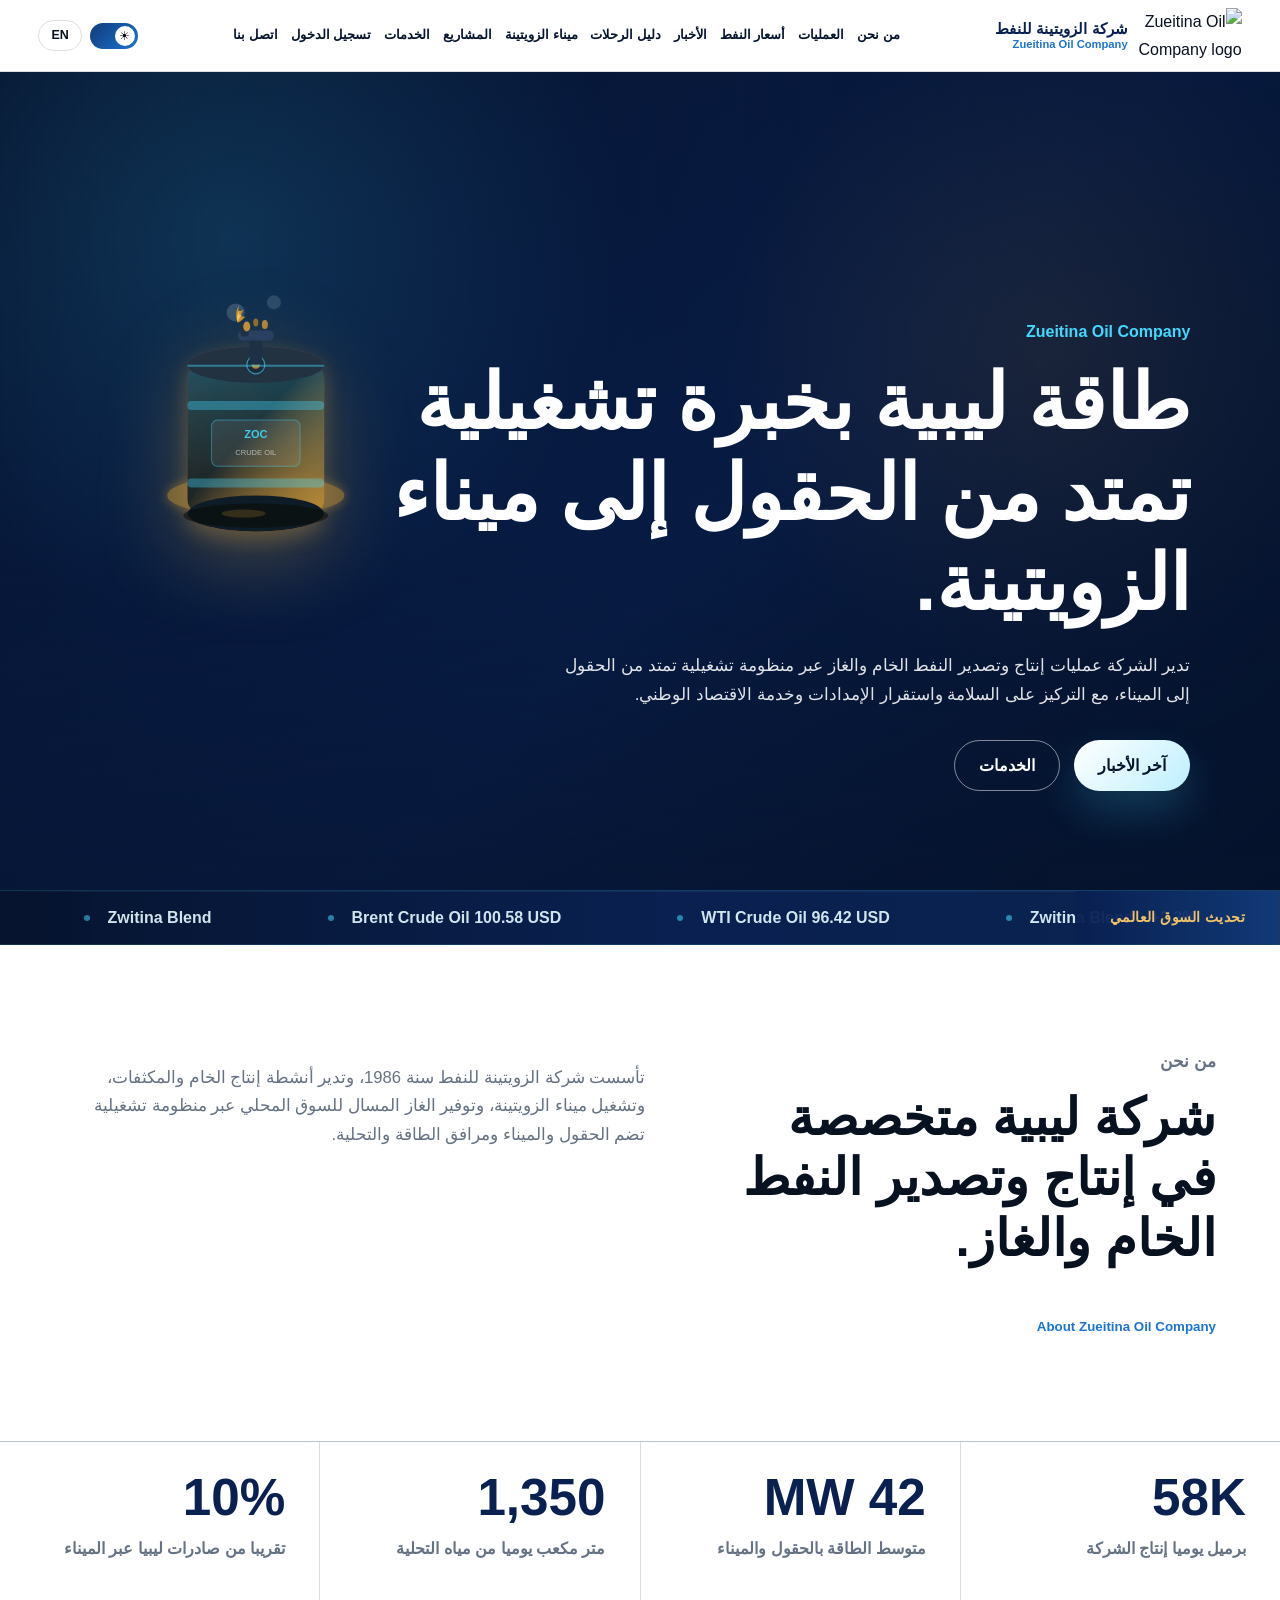
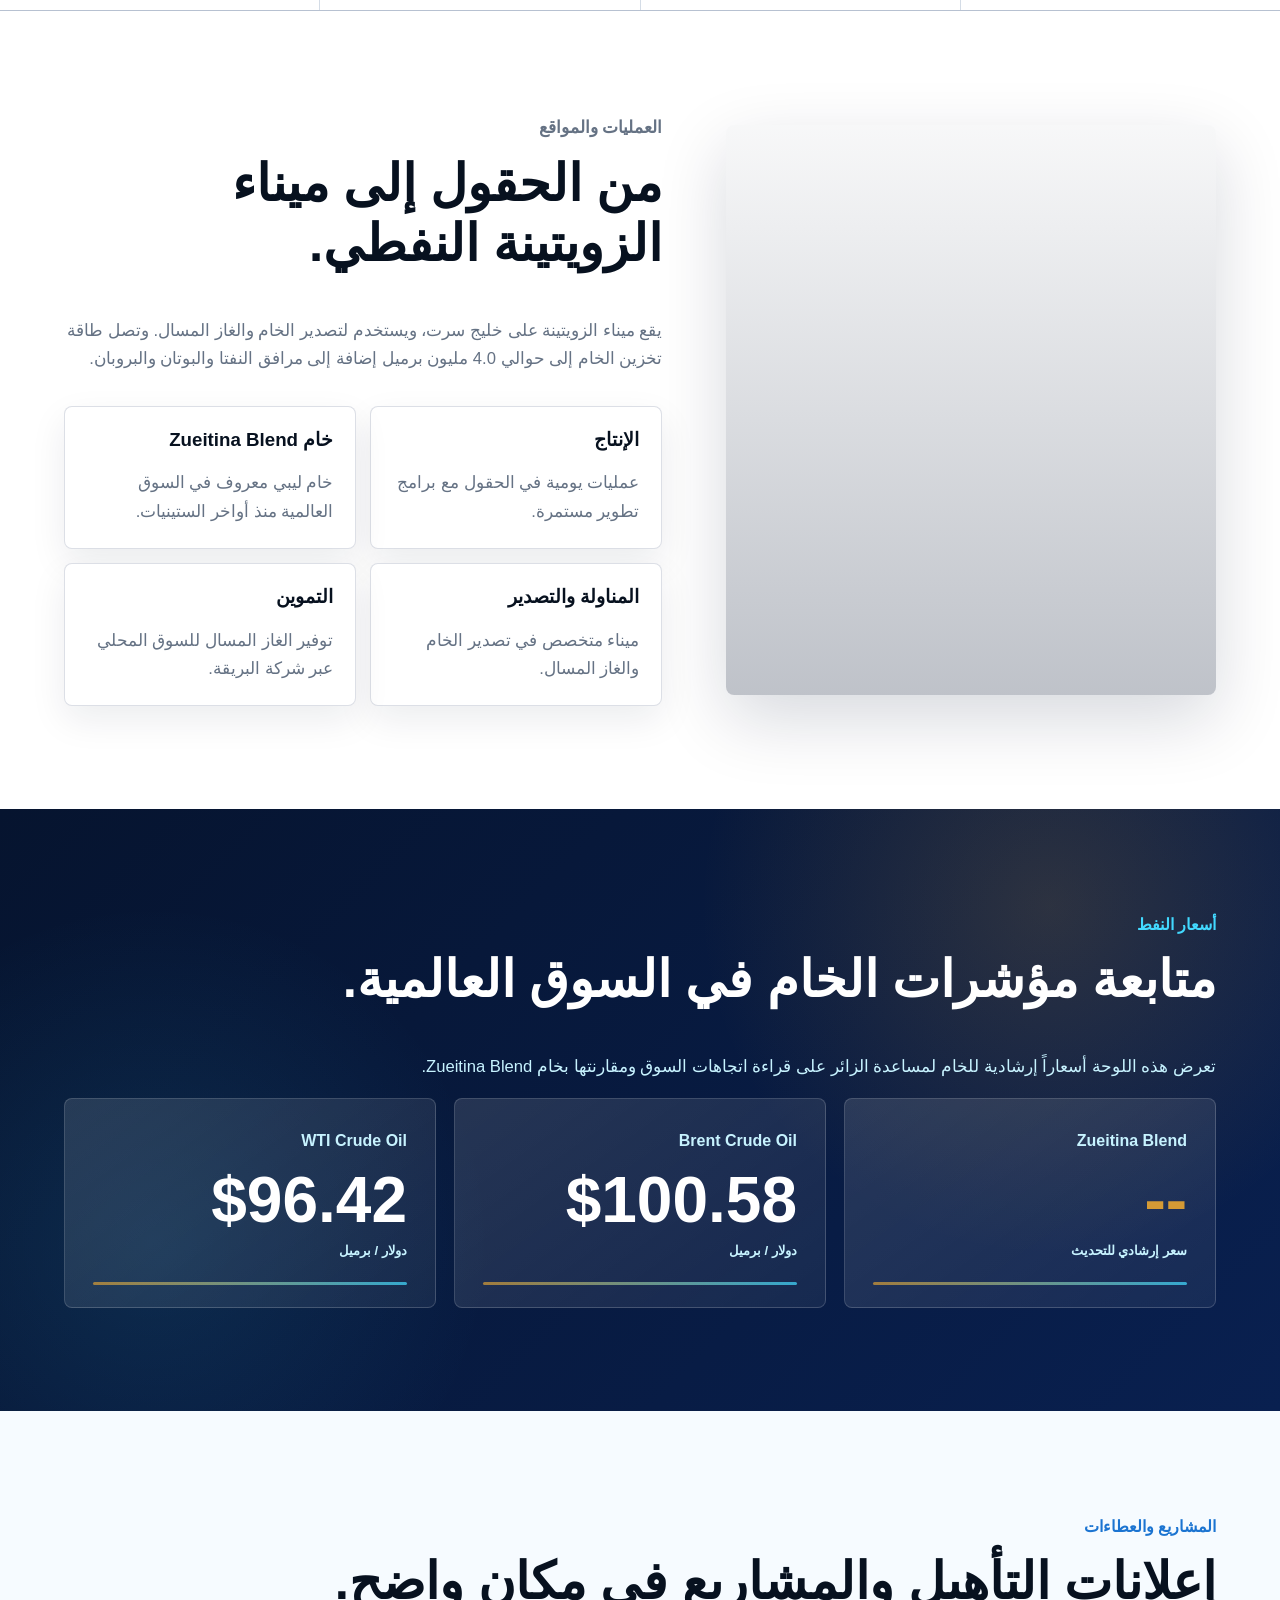
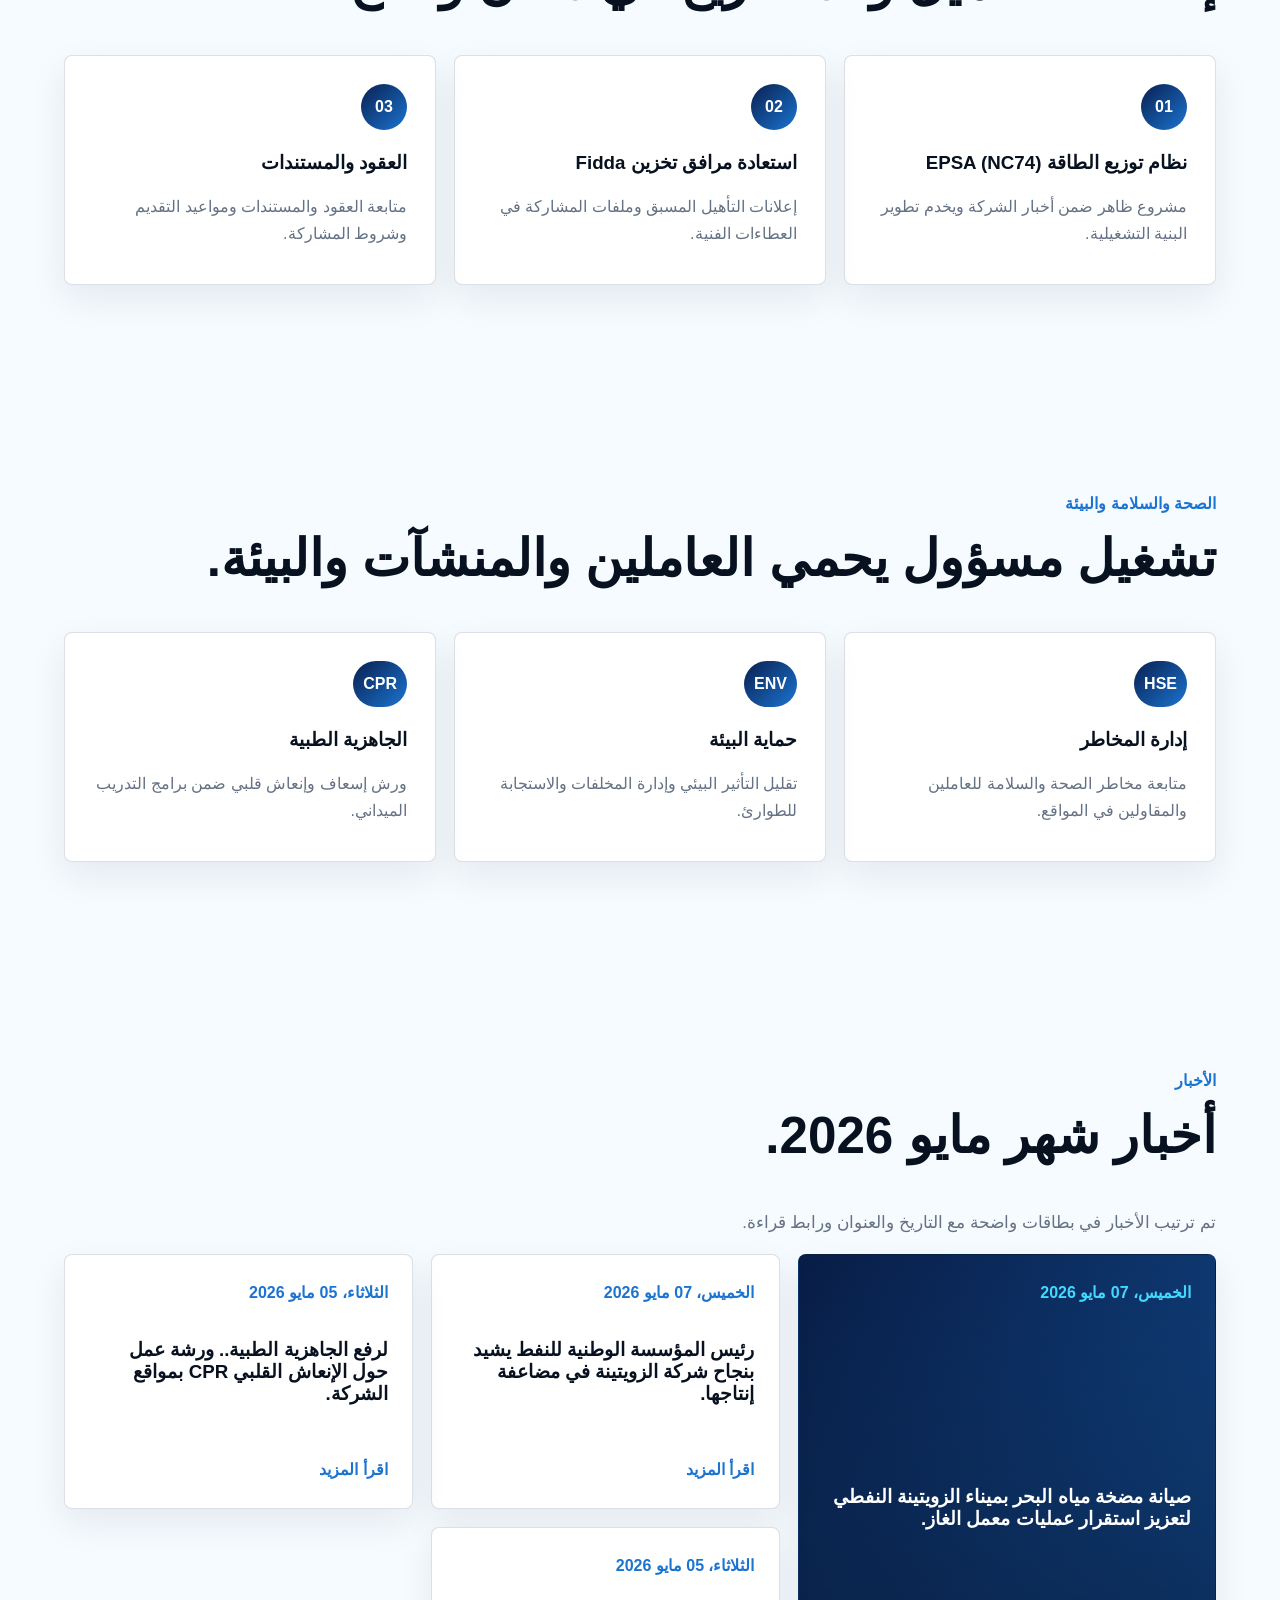
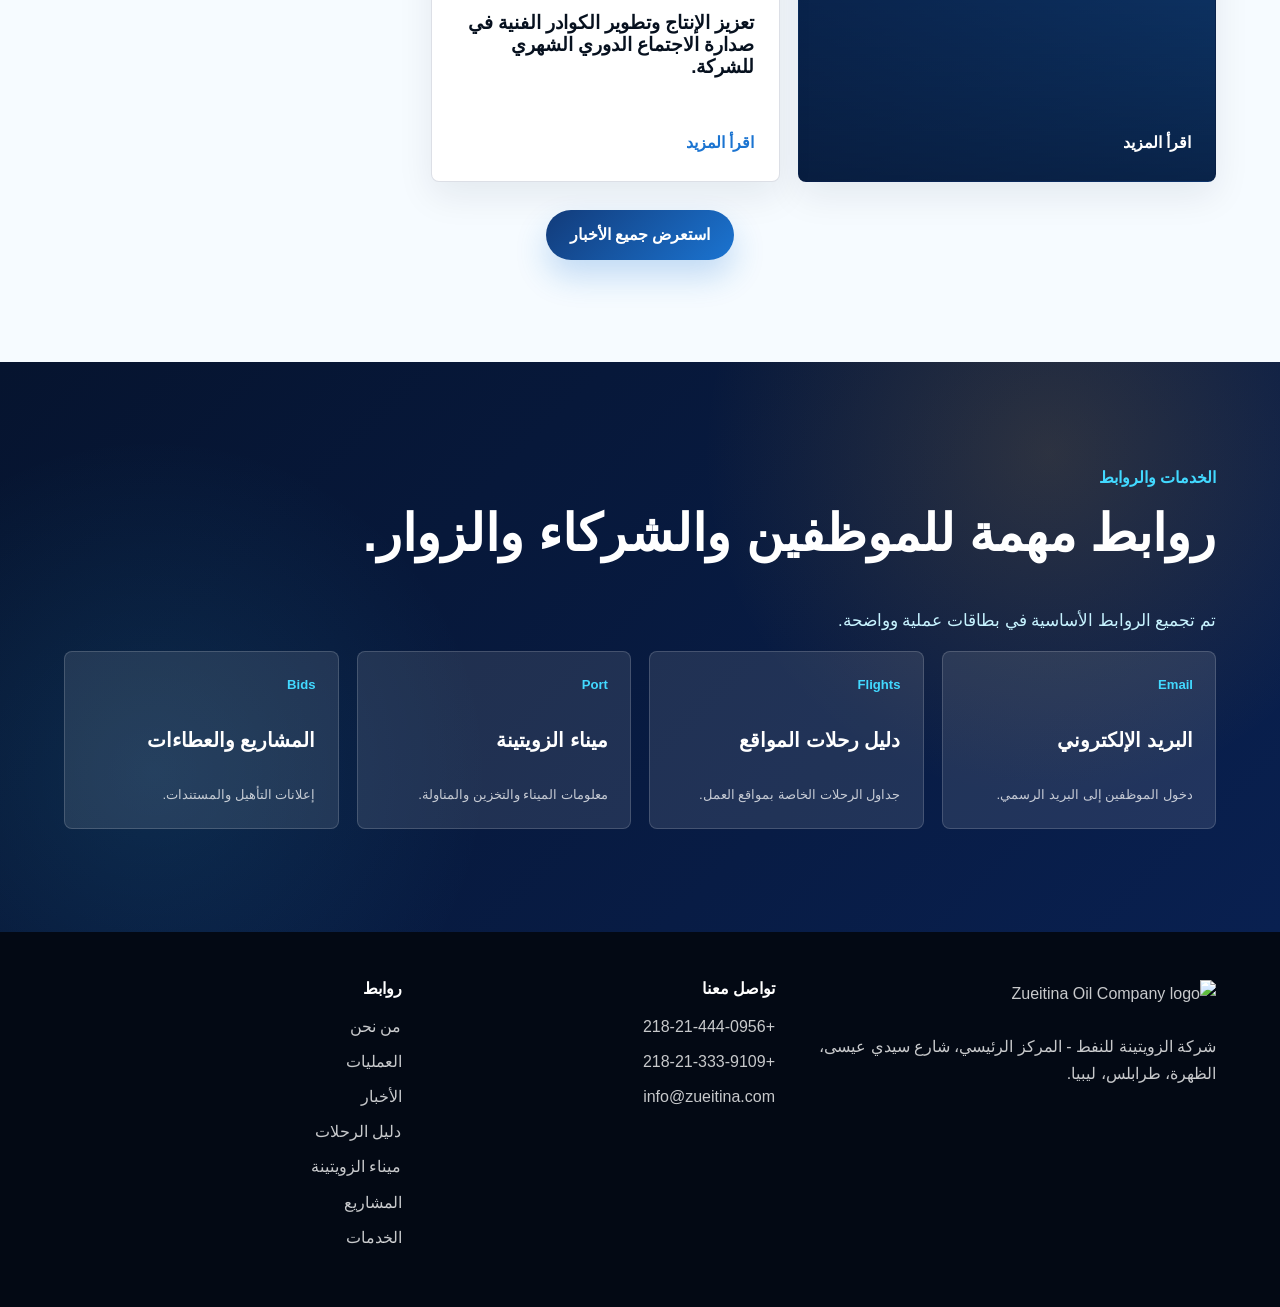
==== commit ddd4a6b1: "Add files via upload" ====
--- a/index.html
+++ b/index.html
@@ -4,6 +4,8 @@
   <meta charset="utf-8">
   <meta name="viewport" content="width=device-width, initial-scale=1">
   <title>شركة الزويتينة للنفط | Zueitina Oil Company</title>
+  <link rel="icon" type="image/svg+xml" href="assets/site-icon.svg">
+
 
   <!--
     ╔══════════════════════════════════════════════════════════╗
@@ -27,7 +29,6 @@
   </script>
 
   <link rel="stylesheet" href="css/theme.css">
-   <link rel="icon" type="image/png" href="https://www.zueitina.com.ly/images/logo-en.png">
 </head>
 <body>
 
@@ -336,16 +337,16 @@
           <span>02</span>
           <h3 data-ar="استعادة مرافق تخزين Fidda"
               data-en="Fidda Storage Facilities Restoration">استعادة مرافق تخزين Fidda</h3>
-          <p data-ar="مساحة للإعلانات، التأهيل المسبق، وملفات المشاركة في العطاءات."
-             data-en="Space for announcements, prequalification, and tender participation files.">
-            مساحة للإعلانات، التأهيل المسبق، وملفات المشاركة في العطاءات.</p>
+          <p data-ar="إعلانات التأهيل المسبق وملفات المشاركة في العطاءات الفنية."
+             data-en="Prequalification announcements and technical tender participation files.">
+            إعلانات التأهيل المسبق وملفات المشاركة في العطاءات الفنية.</p>
         </article>
         <article class="card">
           <span>03</span>
           <h3 data-ar="العقود والمستندات" data-en="Contracts & Documents">العقود والمستندات</h3>
-          <p data-ar="مكان جاهز لإضافة PDF، المواعيد، وشروط المشاركة."
-             data-en="Ready for PDFs, timelines, and participation terms.">
-            مكان جاهز لإضافة PDF، المواعيد، وشروط المشاركة.</p>
+          <p data-ar="متابعة العقود والمستندات ومواعيد التقديم وشروط المشاركة."
+             data-en="Follow contracts, documents, submission dates and participation requirements.">
+            متابعة العقود والمستندات ومواعيد التقديم وشروط المشاركة.</p>
         </article>
       </div>
     </section>
@@ -467,7 +468,7 @@
           تم تجميع الروابط الأساسية في بطاقات عملية وواضحة.</p>
       </div>
       <div class="gateway-grid">
-        <a class="gateway-card" href="https://mail.zueitina.com/exchange" target="_blank" rel="noreferrer">
+        <a class="gateway-card" href="pages/login.html">
           <span>Email</span>
           <strong data-ar="البريد الإلكتروني" data-en="Email">البريد الإلكتروني</strong>
           <small data-ar="دخول الموظفين إلى البريد الرسمي."
@@ -508,7 +509,7 @@
       <h2 data-i18n="footer-contact-h">تواصل معنا</h2>
       <p>+218-21-444-0956</p>
       <p>+218-21-333-9109</p>
-      <p>info@zueitina.com</p>
+      <p><a href="pages/login.html">info@zueitina.com</a></p>
     </div>
     <div>
       <h2 data-i18n="footer-links-h">روابط</h2>
--- a/css/theme.css
+++ b/css/theme.css
@@ -834,3 +834,420 @@
   }
 }
 
+
+
+/* ============================================================
+   FINAL FIXES — site icon, footer email route, and mobile layout
+   ============================================================ */
+
+.footer a[href$="login.html"],
+.contact a[href$="login.html"] {
+  word-break: break-word;
+}
+
+/* Header tightening for English and medium screens */
+html[lang="en"] .site-header {
+  gap: 14px;
+}
+
+html[lang="en"] .main-nav {
+  gap: clamp(7px, 1vw, 16px);
+  font-size: clamp(.74rem, .92vw, .86rem);
+  line-height: 1.2;
+}
+
+html[lang="en"] .brand img {
+  width: clamp(90px, 9vw, 118px);
+}
+
+html[lang="en"] .brand strong {
+  color: var(--blue-900);
+  font-size: clamp(.82rem, 1vw, .96rem);
+}
+
+html[lang="en"][data-theme="dark"] .brand strong {
+  color: #c7e0ff;
+}
+
+html[lang="en"] .brand small {
+  font-size: clamp(.66rem, .82vw, .74rem);
+}
+
+html[lang="en"] .header-controls {
+  gap: 7px;
+}
+
+@media (max-width: 1100px) {
+  .site-header {
+    gap: 12px;
+    padding-inline: clamp(14px, 3vw, 34px);
+  }
+
+  .brand img {
+    width: 104px;
+  }
+
+  .brand strong {
+    font-size: .92rem;
+  }
+
+  .brand small {
+    font-size: .68rem;
+  }
+
+  .main-nav {
+    gap: 10px;
+    font-size: .82rem;
+  }
+
+  .theme-toggle {
+    width: 46px;
+    height: 26px;
+  }
+
+  .lang-toggle {
+    padding: 4px 10px;
+    font-size: .76rem;
+  }
+}
+
+@media (max-width: 760px) {
+  html, body {
+    overflow-x: hidden;
+  }
+
+  .site-header {
+    position: sticky;
+    top: 0;
+    min-height: auto;
+    display: grid;
+    grid-template-columns: 1fr auto;
+    align-items: center;
+    gap: 10px;
+    padding: 10px 14px;
+  }
+
+  .brand {
+    min-width: 0;
+    gap: 8px;
+  }
+
+  .brand img {
+    width: 82px;
+    max-width: 28vw;
+  }
+
+  .brand span {
+    min-width: 0;
+  }
+
+  .brand strong {
+    font-size: .78rem;
+    line-height: 1.25;
+    white-space: normal;
+  }
+
+  .brand small {
+    font-size: .62rem;
+  }
+
+  .header-controls {
+    grid-column: 2;
+    grid-row: 1;
+    gap: 6px;
+  }
+
+  .theme-toggle {
+    width: 42px;
+    height: 24px;
+  }
+
+  .theme-toggle::after {
+    width: 18px;
+    height: 18px;
+    top: 3px;
+    right: 3px;
+    font-size: 10px;
+    line-height: 18px;
+  }
+
+  [data-theme="dark"] .theme-toggle::after {
+    right: calc(100% - 21px);
+  }
+
+  .lang-toggle {
+    padding: 3px 9px;
+    font-size: .72rem;
+  }
+
+  .main-nav {
+    grid-column: 1 / -1;
+    grid-row: 2;
+    display: flex;
+    flex-wrap: nowrap;
+    justify-content: flex-start;
+    gap: 8px;
+    overflow-x: auto;
+    padding: 8px 0 2px;
+    -webkit-overflow-scrolling: touch;
+    scrollbar-width: none;
+    font-size: .78rem;
+  }
+
+  .main-nav::-webkit-scrollbar {
+    display: none;
+  }
+
+  .main-nav a {
+    flex: 0 0 auto;
+    padding: 7px 12px;
+    border: 1px solid var(--border);
+    border-radius: 999px;
+    background: var(--surface);
+    color: var(--text-primary);
+    white-space: nowrap;
+  }
+
+  .main-nav a::after {
+    display: none;
+  }
+
+  .hero {
+    min-height: auto;
+    padding-top: 260px;
+    align-items: start;
+  }
+
+  .hero-content {
+    width: calc(100% - 28px);
+    margin: 0 14px 42px;
+  }
+
+  .hero-content h1,
+  .section h2,
+  .page-hero h1 {
+    font-size: clamp(1.55rem, 8vw, 2.2rem);
+    line-height: 1.25;
+  }
+
+  .hero-content p,
+  .intro p,
+  .feature-copy p,
+  .section-heading p:not(.eyebrow) {
+    font-size: .95rem;
+  }
+
+  .hero-actions {
+    flex-wrap: wrap;
+  }
+
+  .button,
+  .login-submit {
+    width: 100%;
+    justify-content: center;
+  }
+
+  .oil-scene {
+    top: 98px;
+    left: 50%;
+    right: auto;
+    transform: translateX(-50%);
+    width: min(220px, 62vw);
+  }
+
+  html[lang="en"] .oil-scene {
+    left: 50%;
+    right: auto;
+    transform: translateX(-50%);
+  }
+
+  .market-strip {
+    display: block;
+  }
+
+  .ticker-label {
+    display: flex;
+    min-height: 38px;
+    justify-content: center;
+    font-size: .76rem;
+  }
+
+  .ticker-group span {
+    padding: 10px 22px;
+    font-size: .8rem;
+  }
+
+  .section,
+  .page-hero,
+  .news-section,
+  .bookmarks-panel {
+    padding-left: 16px;
+    padding-right: 16px;
+  }
+
+  .intro,
+  .feature,
+  .contact-grid,
+  .footer-grid,
+  .cards-grid,
+  .page-grid,
+  .details-grid {
+    grid-template-columns: 1fr !important;
+  }
+
+  .stats {
+    grid-template-columns: repeat(2, 1fr);
+  }
+
+  .stats article {
+    min-height: 128px;
+    padding: 22px 16px;
+  }
+
+  .stats strong {
+    font-size: 1.9rem;
+  }
+
+  .price-board,
+  .services-grid,
+  .projects-grid,
+  .news-grid,
+  .cards-grid {
+    grid-template-columns: 1fr !important;
+  }
+
+  .feature-image {
+    min-height: 220px;
+  }
+
+  .news-controls {
+    position: static;
+    display: grid;
+    grid-template-columns: 1fr;
+    gap: 10px;
+    padding: 14px 16px;
+  }
+
+  .filter-group {
+    overflow-x: auto;
+    flex-wrap: nowrap;
+    padding-bottom: 3px;
+    -webkit-overflow-scrolling: touch;
+  }
+
+  .filter-btn {
+    flex: 0 0 auto;
+    padding-inline: 14px;
+  }
+
+  .results-count {
+    margin-inline-start: 0;
+  }
+
+  .sort-select,
+  .search-input {
+    width: 100%;
+  }
+
+  .login-page {
+    grid-template-columns: 1fr;
+  }
+
+  .login-brand-panel {
+    min-height: 260px;
+    padding: 34px 22px;
+  }
+
+  .login-form-panel {
+    padding: 34px 20px;
+  }
+
+  .brand-panel-content img {
+    width: 120px;
+  }
+
+  .form-row {
+    align-items: flex-start;
+    flex-direction: column;
+    gap: 10px;
+  }
+
+  .footer,
+  footer {
+    text-align: center;
+  }
+}
+
+@media (max-width: 420px) {
+  .site-header {
+    padding-inline: 10px;
+  }
+
+  .brand img {
+    width: 72px;
+  }
+
+  .brand strong {
+    font-size: .72rem;
+  }
+
+  .brand small {
+    display: none;
+  }
+
+  .main-nav {
+    font-size: .72rem;
+  }
+
+  .main-nav a {
+    padding: 6px 10px;
+  }
+
+  .stats {
+    grid-template-columns: 1fr;
+  }
+
+  .hero {
+    padding-top: 235px;
+  }
+
+  .oil-scene {
+    width: min(190px, 64vw);
+  }
+}
+
+
+/* FINAL EMAIL CARD + SMALL PHONE POLISH */
+.gateway-card[href$="login.html"] {
+  cursor: pointer;
+}
+
+@media (max-width: 760px) {
+  .gateway-grid {
+    grid-template-columns: 1fr !important;
+    gap: 14px;
+  }
+
+  .gateway-card {
+    min-height: auto;
+    padding: 18px 16px;
+  }
+
+  .gateway-card span {
+    font-size: .72rem;
+  }
+
+  .gateway-card strong {
+    font-size: 1rem;
+  }
+
+  .gateway-card small {
+    font-size: .84rem;
+  }
+
+  .footer a[href$="login.html"] {
+    color: inherit;
+    text-decoration: none;
+    font-weight: 800;
+  }
+}
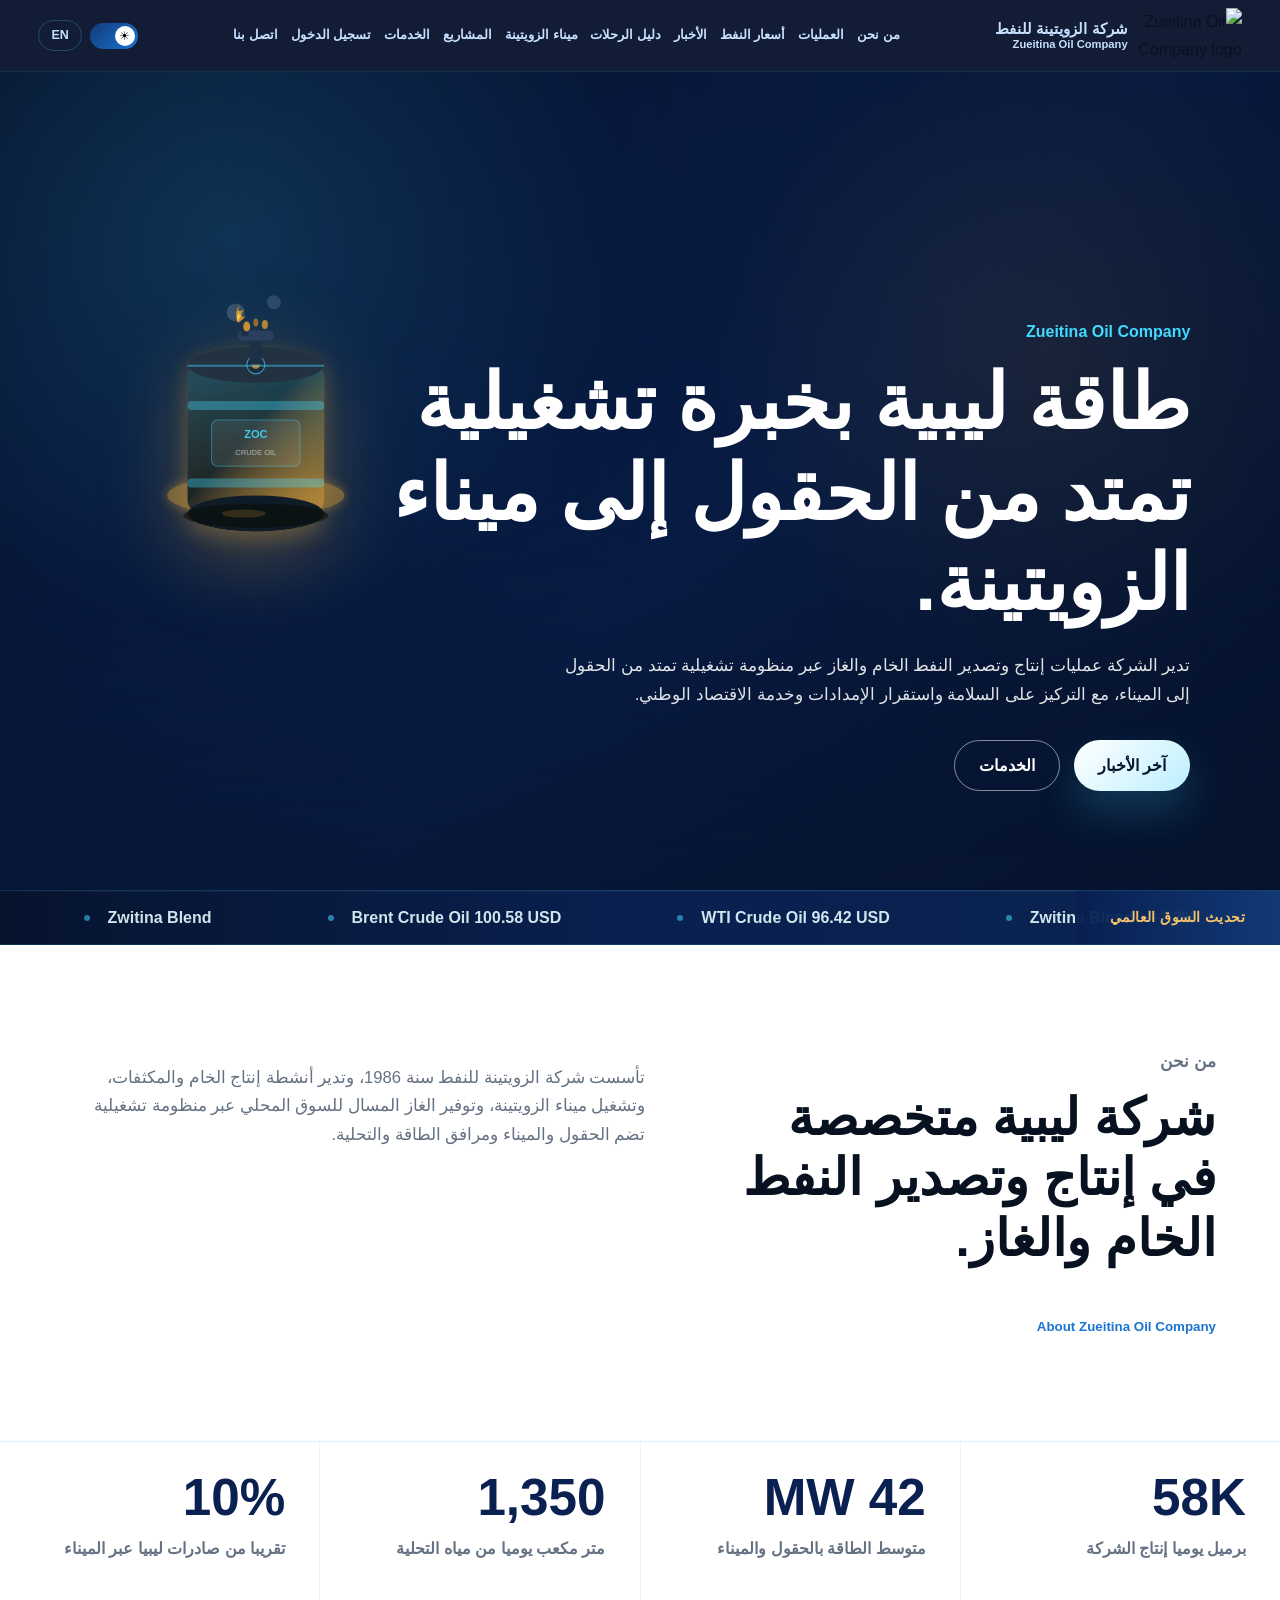
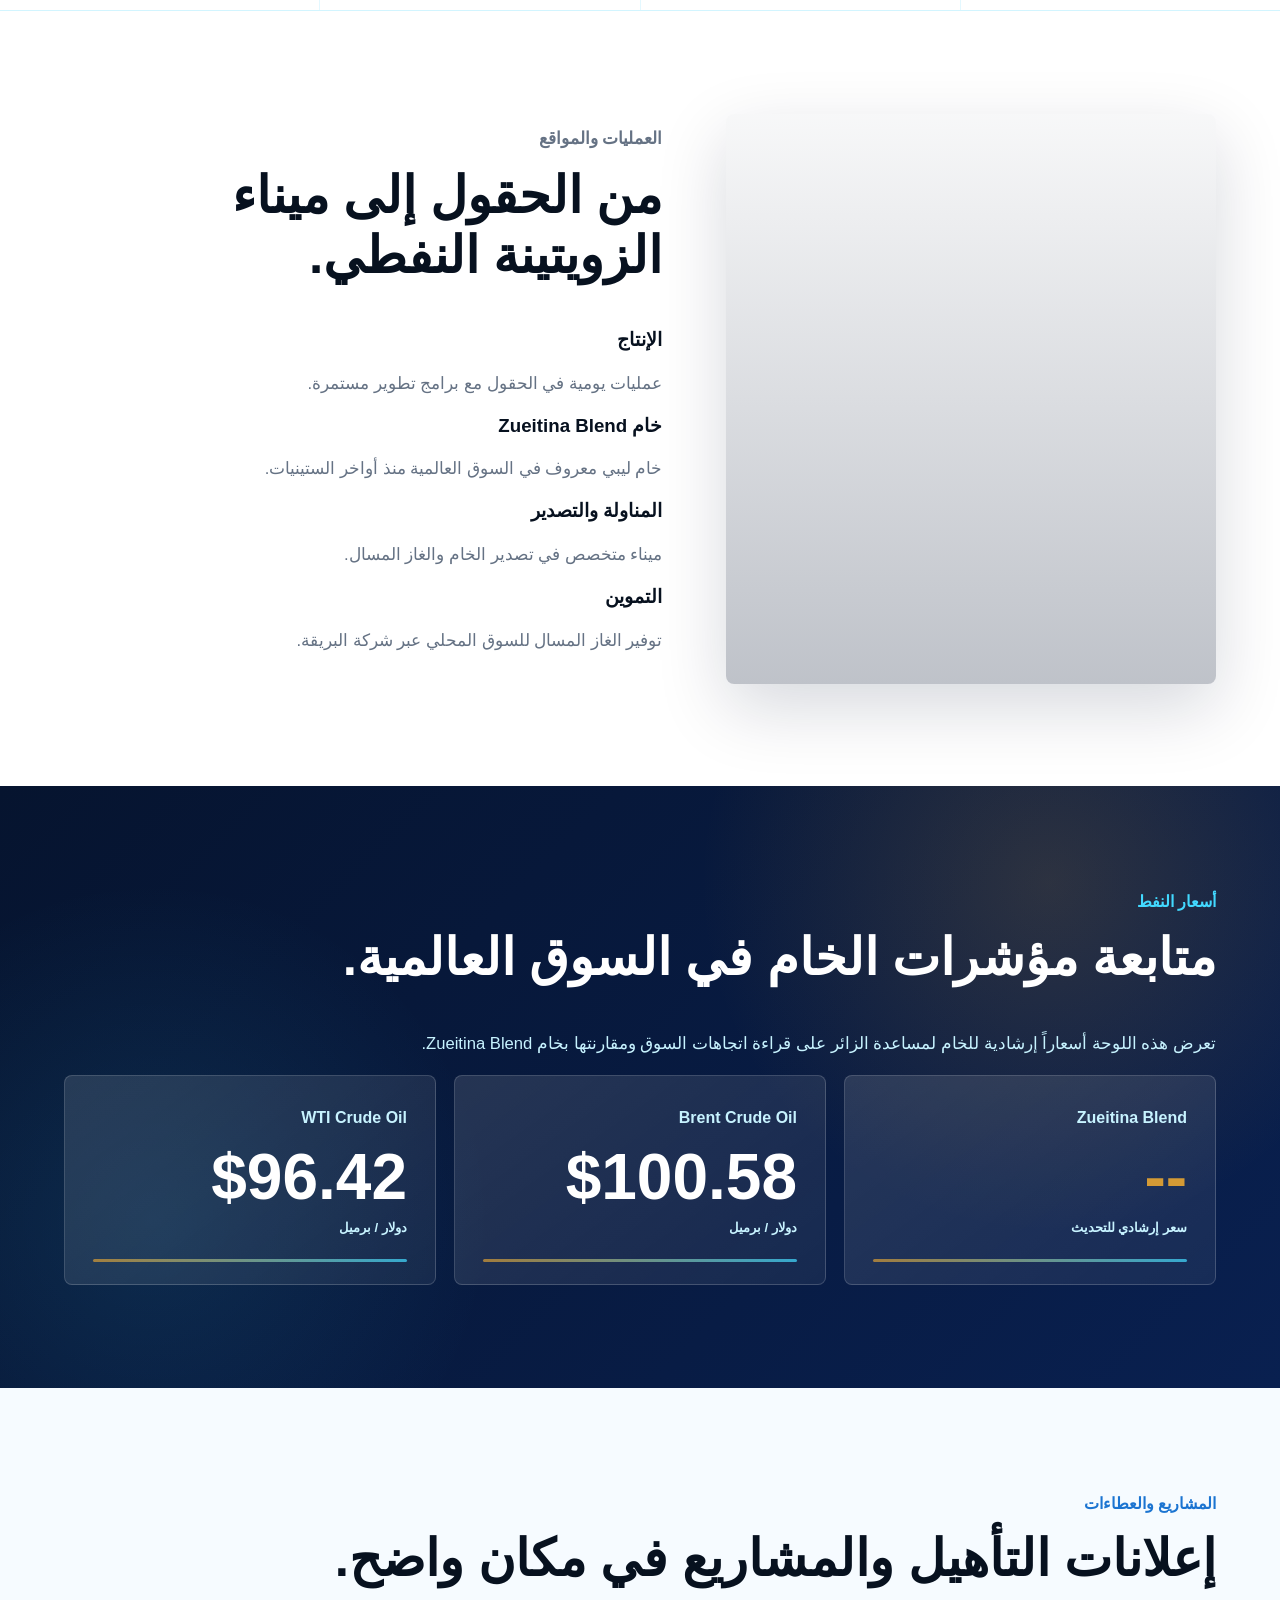
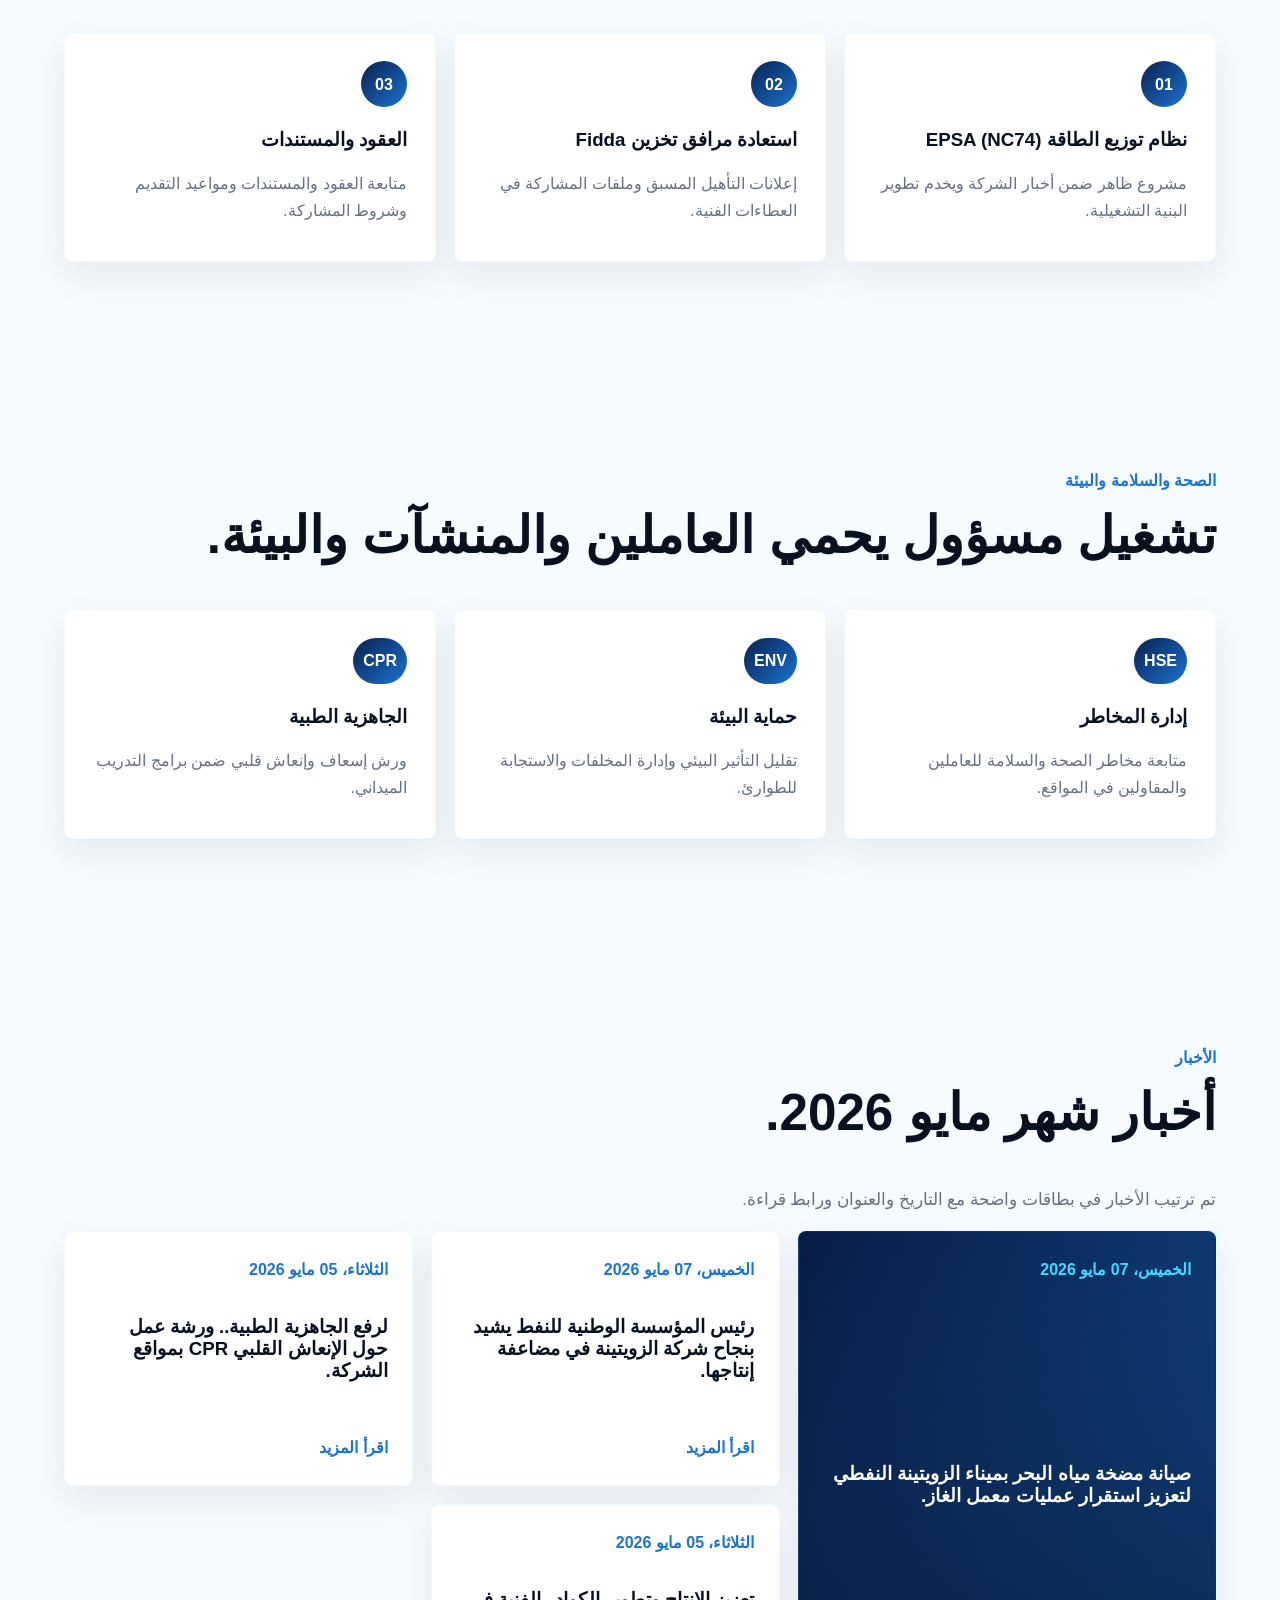
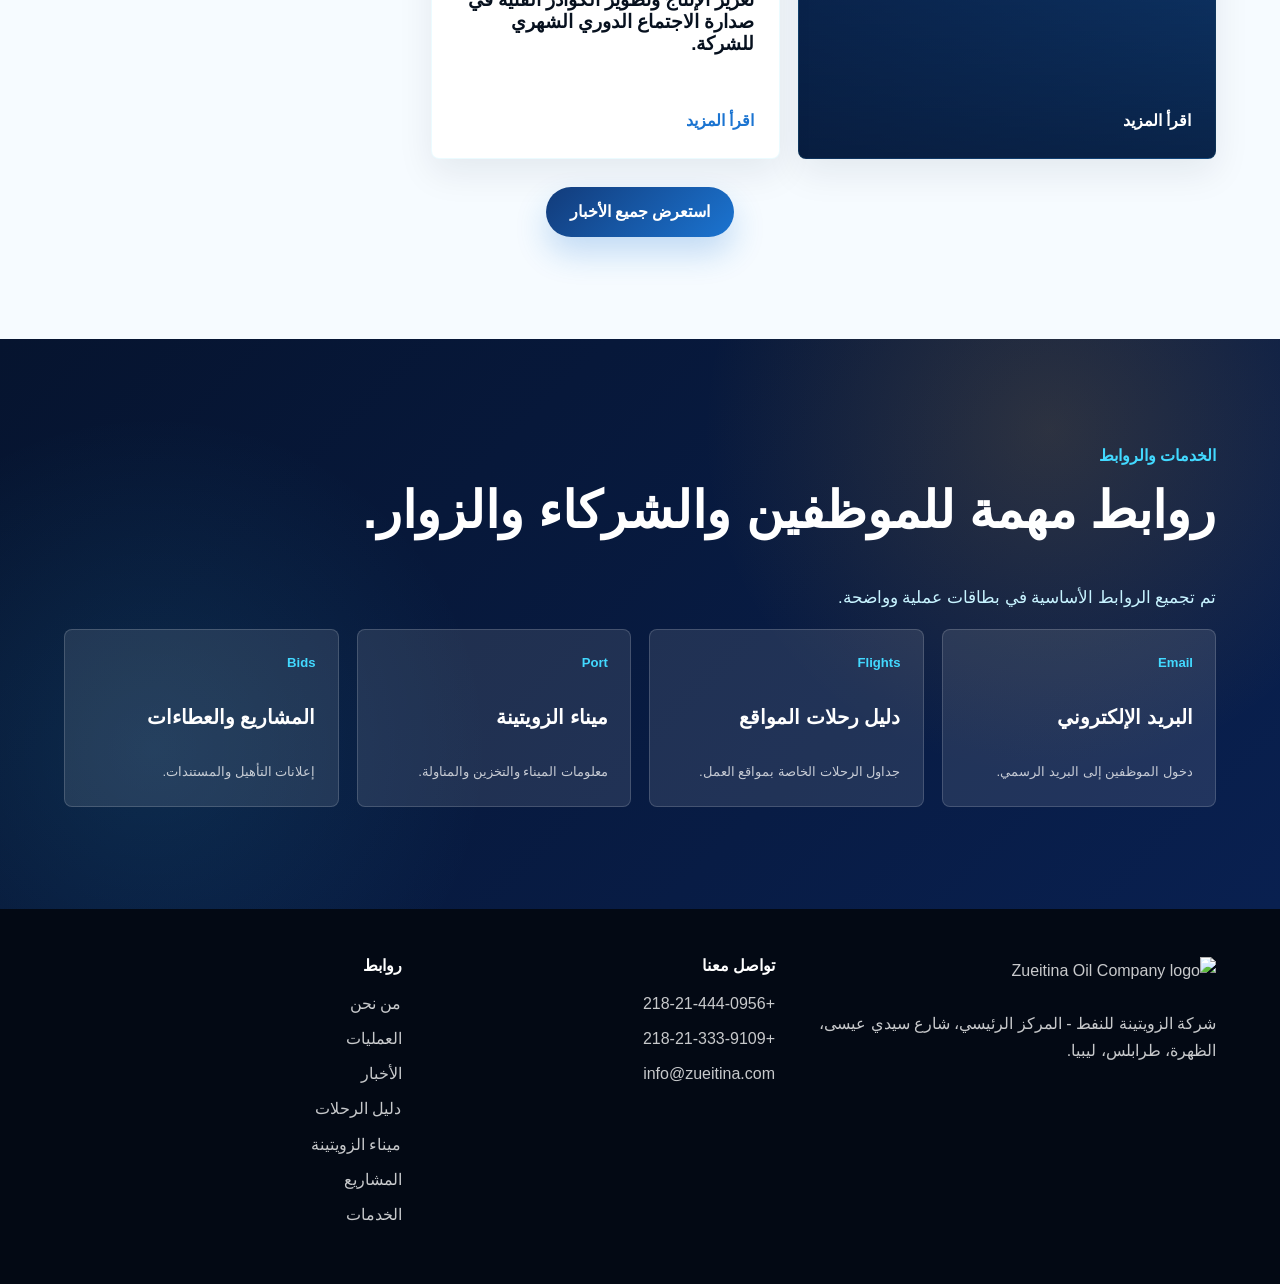
==== commit 74a1f409: "Modify paragraph text in index.html Updated paragraph with new text for Zueitina oil field operation" ====
--- a/index.html
+++ b/index.html
@@ -261,7 +261,7 @@
       <div class="feature-copy">
         <p class="eyebrow" data-i18n="ops-eyebrow">العمليات والمواقع</p>
         <h2 data-i18n="ops-h2">من الحقول إلى ميناء الزويتينة النفطي.</h2>
-        <p>
+        <p  data-i18n="new-text >
           يقع ميناء الزويتينة على خليج سرت، ويستخدم لتصدير الخام والغاز المسال.
           وتصل طاقة تخزين الخام إلى حوالي 4.0 مليون برميل إضافة إلى مرافق النفتا
           والبوتان والبروبان.
--- a/css/theme.css
+++ b/css/theme.css
@@ -1251,3 +1251,24 @@
     font-weight: 800;
   }
 }
+
+/* === Force dark navbar in LIGHT mode only === */
+html:not([data-theme="dark"]) {
+  --header-bg: rgba(9,20,45,0.96);
+  --border: rgba(66,217,255,0.10);
+}
+html:not([data-theme="dark"]) .main-nav {
+  color: #c7e0ff;
+}
+html:not([data-theme="dark"]) .brand strong,
+html:not([data-theme="dark"]) .brand small {
+  color: #c7e0ff !important;
+}
+html:not([data-theme="dark"]) .lang-toggle {
+  color: #c7e0ff;
+  border-color: rgba(66,217,255,0.25);
+}
+html:not([data-theme="dark"]) .lang-toggle:hover {
+  background: var(--blue-600);
+  color: #fff;
+}
